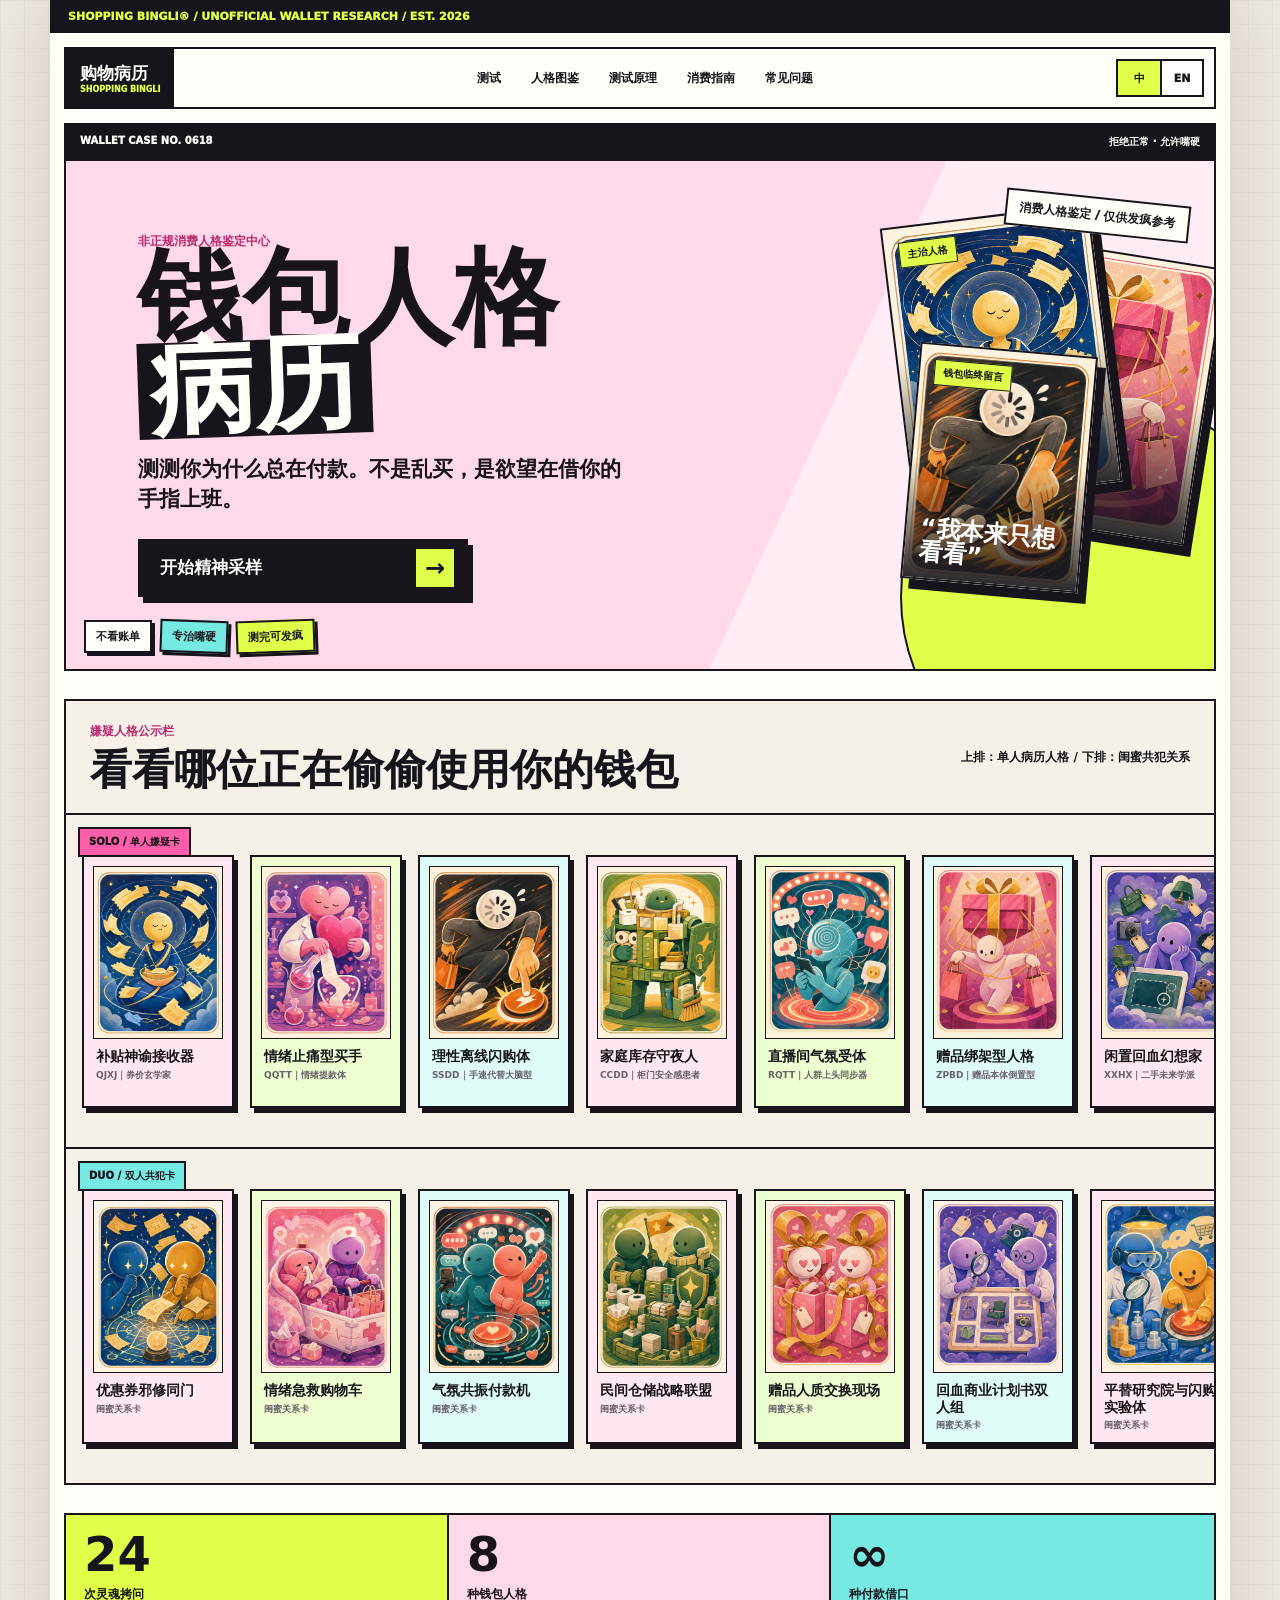
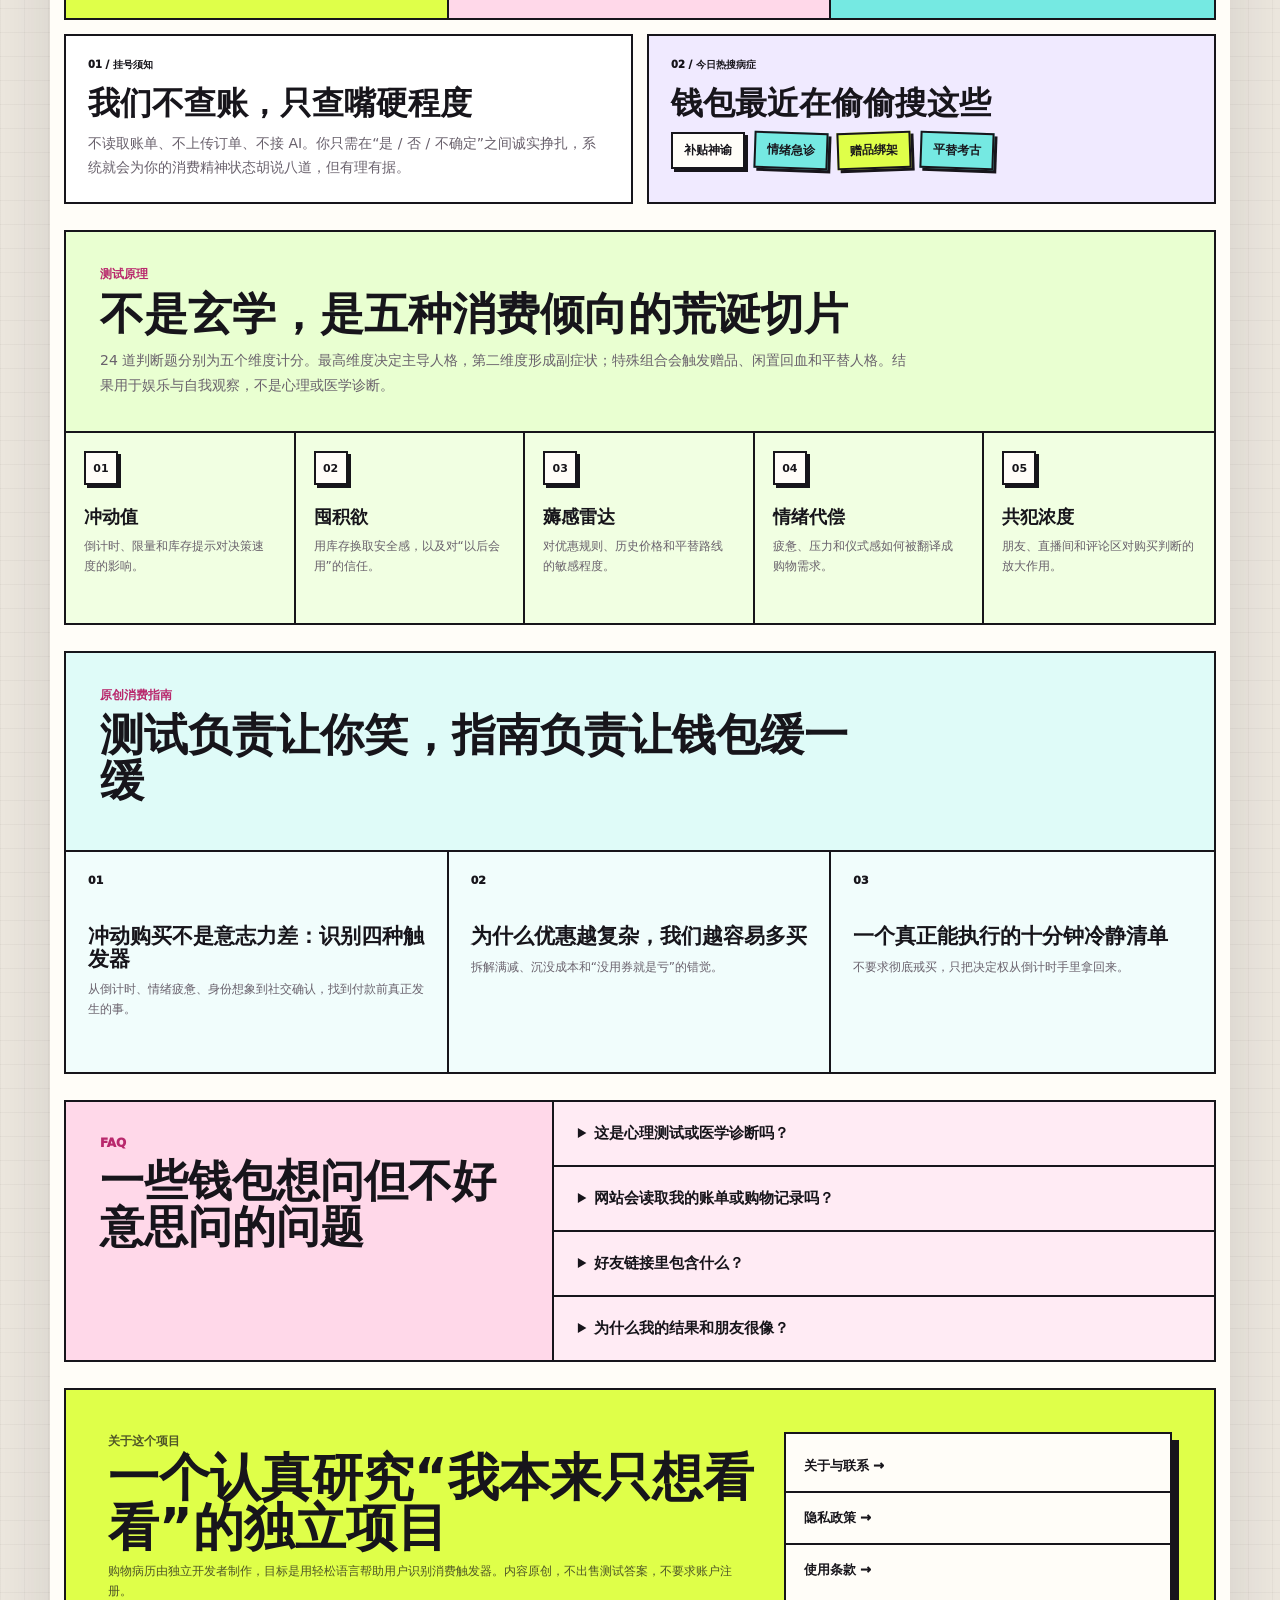
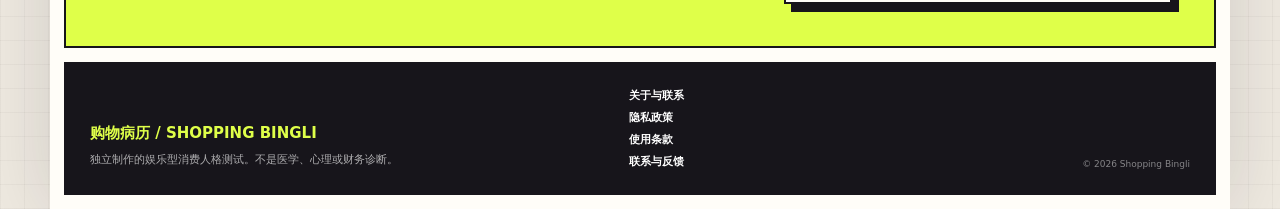
==== index.html @ cc35e98c "Complete English labels and fix marquee clipping" ====
<!doctype html>
<html lang="zh-CN">
  <head>
    <meta charset="utf-8" />
    <meta name="viewport" content="width=device-width, initial-scale=1" />
    <meta
      name="description"
      content="购物病历，618 前先挂个号，测测你的钱包得了什么病。"
    />
    <meta property="og:title" content="购物病历｜测测你的钱包人格病历" />
    <meta property="og:description" content="不是乱买，是你的消费人格在发言。" />
    <meta property="og:type" content="website" />
    <meta property="og:url" content="https://bingli.200305.xyz/" />
    <meta property="og:image" content="https://bingli.200305.xyz/assets/share-cover.png" />
    <meta name="twitter:card" content="summary_large_image" />
    <meta name="twitter:title" content="购物病历｜测测你的钱包人格病历" />
    <meta name="twitter:description" content="不是乱买，是你的消费人格在发言。" />
    <meta name="twitter:image" content="https://bingli.200305.xyz/assets/share-cover.png" />
    <link rel="canonical" href="https://bingli.200305.xyz/" />
    <link rel="alternate" hreflang="zh-CN" href="https://bingli.200305.xyz/?lang=zh" />
    <link rel="alternate" hreflang="en" href="https://bingli.200305.xyz/?lang=en" />
    <link rel="alternate" hreflang="x-default" href="https://bingli.200305.xyz/" />
    <title>购物病历 | 618 前先挂个号</title>
    <link rel="stylesheet" href="./styles.css?v=english-polish-1" />
    <script
      defer
      src="https://cloud.umami.is/script.js"
      data-website-id="84d63d0f-6bb4-4ded-9f46-716afaa858d9"
    ></script>
  </head>
  <body>
    <main class="app-shell">
      <header class="site-header">
        <a class="site-brand" href="./" aria-label="购物病历首页">
          <span data-zh="购物病历" data-en="SHOPPING BINGLI">购物病历</span>
          <small>SHOPPING BINGLI</small>
        </a>
        <nav class="site-nav" aria-label="主导航">
          <a href="#test" data-zh="测试" data-en="Test">测试</a>
          <a href="#types" data-zh="人格图鉴" data-en="Types">人格图鉴</a>
          <a href="#method" data-zh="测试原理" data-en="Method">测试原理</a>
          <a href="#guides" data-zh="消费指南" data-en="Guides">消费指南</a>
          <a href="#faq" data-zh="常见问题" data-en="FAQ">常见问题</a>
        </nav>
        <div class="language-switch" role="group" aria-label="Language">
          <button type="button" data-lang-switch="zh" aria-pressed="true">中</button>
          <button type="button" data-lang-switch="en" aria-pressed="false">EN</button>
        </div>
      </header>

      <section id="homeView" class="view active" aria-labelledby="homeTitle">
        <div id="test" class="hero">
          <div class="hero-topline" aria-hidden="true">
            <span>WALLET CASE NO. 0618</span>
            <span data-zh="拒绝正常 · 允许嘴硬" data-en="NORMALITY OPTIONAL · DENIAL ALLOWED">拒绝正常 · 允许嘴硬</span>
          </div>

          <div class="hero-layout">
            <div class="hero-copy-block">
              <p class="eyebrow" data-zh="非正规消费人格鉴定中心" data-en="UNOFFICIAL SHOPPING PERSONALITY LAB">非正规消费人格鉴定中心</p>
              <h1 id="homeTitle">
                <span data-zh="钱包人格" data-en="WALLET">钱包人格</span><br />
                <em data-zh="病历" data-en="PERSONALITY">病历</em>
              </h1>
              <p class="hero-copy" data-zh="测测你为什么总在付款。不是乱买，是欲望在借你的手指上班。" data-en="Find out why you keep checking out. It is not random shopping; desire has borrowed your fingers for a shift.">
                测测你为什么总在付款。不是乱买，是欲望在借你的手指上班。
              </p>
              <button id="startBtn" class="primary-button hero-cta">
                <span data-zh="开始精神采样" data-en="START THE TEST">开始精神采样</span>
                <b aria-hidden="true">→</b>
              </button>
            </div>

            <div class="hero-deck" aria-hidden="true">
              <div class="deck-card deck-card-a">
                <span data-zh="主治人格" data-en="PRIMARY TYPE">主治人格</span>
                <strong data-zh="补贴神谕接收器" data-en="SUBSIDY ORACLE">补贴神谕接收器</strong>
              </div>
              <div class="deck-card deck-card-b">
                <span data-zh="高危并发症" data-en="HIGH-RISK SIDE EFFECT">高危并发症</span>
                <strong data-zh="赠品绑架" data-en="FREE-GIFT HOSTAGE">赠品绑架</strong>
              </div>
              <div class="deck-card deck-card-c">
                <span data-zh="钱包临终留言" data-en="LAST WALLET MESSAGE">钱包临终留言</span>
                <strong data-zh="“我本来只想看看”" data-en="“I WAS JUST LOOKING”">“我本来只想看看”</strong>
              </div>
            </div>
          </div>

          <div class="hero-stickers" aria-hidden="true">
            <span data-zh="不看账单" data-en="NO BANK DATA">不看账单</span>
            <span data-zh="专治嘴硬" data-en="DENIAL FRIENDLY">专治嘴硬</span>
            <span data-zh="测完可发疯" data-en="MEME-READY RESULT">测完可发疯</span>
          </div>
        </div>

        <section id="types" class="role-showcase" aria-labelledby="roleShowcaseTitle">
          <div class="role-showcase-head">
            <div>
              <p class="eyebrow" data-zh="嫌疑人格公示栏" data-en="PERSONALITY SUSPECT BOARD">嫌疑人格公示栏</p>
              <h2 id="roleShowcaseTitle" data-zh="看看哪位正在偷偷使用你的钱包" data-en="Meet the personality secretly operating your wallet">看看哪位正在偷偷使用你的钱包</h2>
            </div>
            <span data-zh="上排：单人病历人格 / 下排：闺蜜共犯关系" data-en="Top: solo personality files / Bottom: friend accomplice files">上排：单人病历人格 / 下排：闺蜜共犯关系</span>
          </div>
          <div id="roleMarquee" class="role-marquee" aria-hidden="true"></div>
        </section>

        <div class="quick-stats" aria-label="产品特点">
          <div>
            <strong>24</strong>
            <span data-zh="次灵魂拷问" data-en="honest questions">次灵魂拷问</span>
          </div>
          <div>
            <strong>8</strong>
            <span data-zh="种钱包人格" data-en="wallet personalities">种钱包人格</span>
          </div>
          <div>
            <strong>∞</strong>
            <span data-zh="种付款借口" data-en="checkout excuses">种付款借口</span>
          </div>
        </div>

        <section class="panel">
          <p class="panel-index" data-zh="01 / 挂号须知" data-en="01 / BEFORE YOU START">01 / 挂号须知</p>
          <h2 data-zh="我们不查账，只查嘴硬程度" data-en="We do not inspect your bank account. We inspect your excuses.">我们不查账，只查嘴硬程度</h2>
          <p data-zh="不读取账单、不上传订单、不接 AI。你只需在“是 / 否 / 不确定”之间诚实挣扎，系统就会为你的消费精神状态胡说八道，但有理有据。" data-en="No bank statements, order uploads or AI profiling. Choose Yes, No or Not sure. The scoring system turns your answers into a playful, evidence-based wallet personality.">
            不读取账单、不上传订单、不接 AI。你只需在“是 / 否 / 不确定”之间诚实挣扎，
            系统就会为你的消费精神状态胡说八道，但有理有据。
          </p>
        </section>

        <section class="panel compact">
          <p class="panel-index" data-zh="02 / 今日热搜病症" data-en="02 / TRENDING WALLET SYMPTOMS">02 / 今日热搜病症</p>
          <h2 data-zh="钱包最近在偷偷搜这些" data-en="Your wallet has been privately searching these terms">钱包最近在偷偷搜这些</h2>
          <div class="tag-cloud">
            <span data-zh="补贴神谕" data-en="Subsidy oracle">补贴神谕</span>
            <span data-zh="情绪急诊" data-en="Mood emergency">情绪急诊</span>
            <span data-zh="赠品绑架" data-en="Gift hostage">赠品绑架</span>
            <span data-zh="平替考古" data-en="Dupe archaeology">平替考古</span>
          </div>
        </section>

        <section id="method" class="content-section method-section">
          <div class="section-heading">
            <p class="eyebrow" data-zh="测试原理" data-en="HOW IT WORKS">测试原理</p>
            <h2 data-zh="不是玄学，是五种消费倾向的荒诞切片" data-en="Not mysticism: five shopping tendencies in an absurd lab coat">不是玄学，是五种消费倾向的荒诞切片</h2>
            <p data-zh="24 道判断题分别为五个维度计分。最高维度决定主导人格，第二维度形成副症状；特殊组合会触发赠品、闲置回血和平替人格。结果用于娱乐与自我观察，不是心理或医学诊断。" data-en="Twenty-four questions score five dimensions. Your highest dimension determines the core type; the second creates a secondary pattern. Special combinations unlock gift, resale and dupe types. Results are for entertainment and self-reflection, not medical or psychological diagnosis.">
              24 道判断题分别为五个维度计分。最高维度决定主导人格，第二维度形成副症状；特殊组合会触发赠品、闲置回血和平替人格。结果用于娱乐与自我观察，不是心理或医学诊断。
            </p>
          </div>
          <div class="dimension-explainer">
            <article><b>01</b><h3 data-zh="冲动值" data-en="Impulse">冲动值</h3><p data-zh="倒计时、限量和库存提示对决策速度的影响。" data-en="How countdowns, scarcity and urgency accelerate decisions.">倒计时、限量和库存提示对决策速度的影响。</p></article>
            <article><b>02</b><h3 data-zh="囤积欲" data-en="Stockpiling">囤积欲</h3><p data-zh="用库存换取安全感，以及对“以后会用”的信任。" data-en="Using inventory as security and trusting that future use will arrive.">用库存换取安全感，以及对“以后会用”的信任。</p></article>
            <article><b>03</b><h3 data-zh="薅感雷达" data-en="Deal radar">薅感雷达</h3><p data-zh="对优惠规则、历史价格和平替路线的敏感程度。" data-en="Sensitivity to coupons, price history and alternative products.">对优惠规则、历史价格和平替路线的敏感程度。</p></article>
            <article><b>04</b><h3 data-zh="情绪代偿" data-en="Mood spending">情绪代偿</h3><p data-zh="疲惫、压力和仪式感如何被翻译成购物需求。" data-en="How fatigue, stress and ritual become shopping needs.">疲惫、压力和仪式感如何被翻译成购物需求。</p></article>
            <article><b>05</b><h3 data-zh="共犯浓度" data-en="Social influence">共犯浓度</h3><p data-zh="朋友、直播间和评论区对购买判断的放大作用。" data-en="How friends, livestreams and comments amplify purchase intent.">朋友、直播间和评论区对购买判断的放大作用。</p></article>
          </div>
        </section>

        <section id="guides" class="content-section guide-section">
          <div class="section-heading">
            <p class="eyebrow" data-zh="原创消费指南" data-en="ORIGINAL SHOPPING GUIDES">原创消费指南</p>
            <h2 data-zh="测试负责让你笑，指南负责让钱包缓一缓" data-en="The test makes you laugh. The guides give your wallet a break.">测试负责让你笑，指南负责让钱包缓一缓</h2>
          </div>
          <div class="guide-grid">
            <a href="./guide-impulse.html"><span>01</span><h3 data-zh="冲动购买不是意志力差：识别四种触发器" data-en="Impulse buying is not weak willpower: four triggers to notice">冲动购买不是意志力差：识别四种触发器</h3><p data-zh="从倒计时、情绪疲惫、身份想象到社交确认，找到付款前真正发生的事。" data-en="Countdowns, fatigue, identity projection and social approval: what really happens before checkout.">从倒计时、情绪疲惫、身份想象到社交确认，找到付款前真正发生的事。</p></a>
            <a href="./guide-discounts.html"><span>02</span><h3 data-zh="为什么优惠越复杂，我们越容易多买" data-en="Why complex discounts often make us buy more">为什么优惠越复杂，我们越容易多买</h3><p data-zh="拆解满减、沉没成本和“没用券就是亏”的错觉。" data-en="How thresholds, sunk costs and unused-coupon anxiety distort value.">拆解满减、沉没成本和“没用券就是亏”的错觉。</p></a>
            <a href="./guide-cooling-off.html"><span>03</span><h3 data-zh="一个真正能执行的十分钟冷静清单" data-en="A ten-minute cooling-off checklist you can actually use">一个真正能执行的十分钟冷静清单</h3><p data-zh="不要求彻底戒买，只把决定权从倒计时手里拿回来。" data-en="Not a shopping ban; a practical way to take decisions back from countdown timers.">不要求彻底戒买，只把决定权从倒计时手里拿回来。</p></a>
          </div>
        </section>

        <section id="faq" class="content-section faq-section">
          <div class="section-heading">
            <p class="eyebrow">FAQ</p>
            <h2 data-zh="一些钱包想问但不好意思问的问题" data-en="Questions your wallet wants to ask anonymously">一些钱包想问但不好意思问的问题</h2>
          </div>
          <div class="faq-list">
            <details><summary data-zh="这是心理测试或医学诊断吗？" data-en="Is this a psychological or medical diagnosis?">这是心理测试或医学诊断吗？</summary><p data-zh="不是。本产品是基于常见消费情境制作的娱乐型自我观察工具，不替代任何专业评估或财务建议。" data-en="No. This is an entertainment and self-reflection tool based on common shopping situations. It does not replace professional assessment or financial advice.">不是。本产品是基于常见消费情境制作的娱乐型自我观察工具，不替代任何专业评估或财务建议。</p></details>
            <details><summary data-zh="网站会读取我的账单或购物记录吗？" data-en="Does the site read my bank statements or purchase history?">网站会读取我的账单或购物记录吗？</summary><p data-zh="不会。测试只在浏览器中计算选择结果，不需要登录，也不会上传订单、账单或支付信息。" data-en="No. Answers are scored in your browser. No login, order upload, bank data or payment information is required.">不会。测试只在浏览器中计算选择结果，不需要登录，也不会上传订单、账单或支付信息。</p></details>
            <details><summary data-zh="好友链接里包含什么？" data-en="What is included in a friend link?">好友链接里包含什么？</summary><p data-zh="链接包含生成搭档结果所需的测试类型和维度数据。请只分享给你信任的人，不要把链接当作私密存储空间。" data-en="The link contains the personality type and dimension scores needed to create a duo result. Share it only with people you trust.">链接包含生成搭档结果所需的测试类型和维度数据。请只分享给你信任的人，不要把链接当作私密存储空间。</p></details>
            <details><summary data-zh="为什么我的结果和朋友很像？" data-en="Why is my result similar to my friend’s?">为什么我的结果和朋友很像？</summary><p data-zh="主结果由最高计分维度决定。相似的购物场景和答案可能得到同类人格，但第二维度和五维分数仍会形成差异。" data-en="The highest-scoring dimension determines the main type. Similar shopping situations can produce the same type, while secondary dimensions still differ.">主结果由最高计分维度决定。相似的购物场景和答案可能得到同类人格，但第二维度和五维分数仍会形成差异。</p></details>
          </div>
        </section>

        <section class="content-section trust-section">
          <div>
            <p class="eyebrow" data-zh="关于这个项目" data-en="ABOUT THIS PROJECT">关于这个项目</p>
            <h2 data-zh="一个认真研究“我本来只想看看”的独立项目" data-en="An independent project seriously studying “I was just looking”">一个认真研究“我本来只想看看”的独立项目</h2>
            <p data-zh="购物病历由独立开发者制作，目标是用轻松语言帮助用户识别消费触发器。内容原创，不出售测试答案，不要求账户注册。" data-en="Shopping Bingli is an independent project using playful language to help people notice shopping triggers. Content is original, results are not sold, and no account is required.">购物病历由独立开发者制作，目标是用轻松语言帮助用户识别消费触发器。内容原创，不出售测试答案，不要求账户注册。</p>
          </div>
          <div class="trust-links">
            <a href="./about.html" data-zh="关于与联系 →" data-en="About & contact →">关于与联系 →</a>
            <a href="./privacy.html" data-zh="隐私政策 →" data-en="Privacy policy →">隐私政策 →</a>
            <a href="./terms.html" data-zh="使用条款 →" data-en="Terms of use →">使用条款 →</a>
          </div>
        </section>
      </section>

      <section id="quizView" class="view" aria-labelledby="quizTitle">
        <header class="topline">
          <button id="backHomeBtn" class="icon-button" aria-label="返回首页" data-aria-zh="返回首页" data-aria-en="Back home">‹</button>
          <div>
            <p class="eyebrow" data-ui="quizEyebrow">症状采样中</p>
            <h1 id="quizTitle" data-ui="quizTitle">抽象诊室卡</h1>
          </div>
          <span id="questionCount" class="count-pill">1/24</span>
        </header>

        <div class="progress-track" aria-hidden="true">
          <div id="progressBar" class="progress-fill"></div>
        </div>

        <section class="question-card">
          <p id="questionKicker" class="question-kicker"></p>
          <h2 id="questionText"></h2>
          <div id="optionList" class="option-list"></div>
        </section>
      </section>

      <section id="resultView" class="view" aria-labelledby="resultTitle">
        <header class="topline">
          <button id="restartTopBtn" class="icon-button" aria-label="重新测试" data-aria-zh="重新测试" data-aria-en="Retake test">‹</button>
          <div>
            <p class="eyebrow" data-ui="resultEyebrow">诊断完成</p>
            <h1 id="resultTitle" data-ui="resultTitle">你的钱包人格档案</h1>
          </div>
          <span id="dangerPill" class="count-pill"></span>
        </header>

        <article id="diagnosisCard" class="diagnosis-card">
          <div class="stamp" data-ui="clinic">618 门诊</div>
          <p class="eyebrow" data-ui="reportEyebrow">抽象病历梗图报告</p>
          <h2 id="diagnosisName"></h2>
          <p id="diagnosisSubtype" class="diagnosis-code"></p>
          <p id="diagnosisSubtitle" class="diagnosis-subtitle"></p>
          <div id="resultTags" class="result-tags" aria-label="结果摘要标签"></div>

          <figure class="role-card">
            <div id="roleCardArt" class="role-card-art" role="img" aria-label=""></div>
          </figure>

          <div class="danger-row">
            <span data-ui="danger">钱包危险等级</span>
            <strong id="dangerStars"></strong>
          </div>

          <dl class="report-list">
            <div class="wide">
              <dt data-ui="persona">人格切片</dt>
              <dd id="personaText"></dd>
            </div>
            <div class="wide">
              <dt data-ui="verdict">精神状态</dt>
              <dd id="verdictText"></dd>
            </div>
            <div>
              <dt data-ui="symptom">钱包雷区</dt>
              <dd id="symptomText"></dd>
            </div>
            <div>
              <dt data-ui="scene">高发场景</dt>
              <dd id="sceneText"></dd>
            </div>
            <div>
              <dt data-ui="prescription">今日处方</dt>
              <dd id="prescriptionText"></dd>
            </div>
            <div>
              <dt data-ui="advice">复查提醒</dt>
              <dd id="adviceText"></dd>
            </div>
          </dl>

          <div class="dimension-grid" id="dimensionGrid"></div>
        </article>

        <section id="friendPanel" class="friend-panel hidden">
          <p class="eyebrow" data-ui="friendEyebrow">闺蜜钱包搭档测试</p>
          <h2 id="friendTitle"></h2>
          <div id="pairCardArt" class="pair-card-art" role="img" aria-label=""></div>
          <dl class="pair-report">
            <div>
              <dt data-ui="friendRisk">一起逛街危险指数</dt>
              <dd id="friendText"></dd>
            </div>
            <div>
              <dt data-ui="friendWhy">为什么会这样</dt>
              <dd id="friendBasis"></dd>
            </div>
            <div>
              <dt data-ui="friendAdvice">相处建议</dt>
              <dd id="friendAdvice"></dd>
            </div>
          </dl>
        </section>

        <canvas id="shareCanvas" width="1080" height="1440" aria-label="购物病历分享图"></canvas>

        <label class="invite-field">
          <span data-ui="inviteLabel">朋友挂号链接</span>
          <input id="inviteLinkField" readonly />
        </label>

        <div class="action-grid">
          <button id="saveImageBtn" class="primary-button" data-ui="shareImage">生成分享图</button>
          <button id="inviteBtn" class="secondary-button" data-ui="inviteFriend">让朋友也挂号</button>
          <button id="copyInviteBtn" class="secondary-button" data-ui="copyLink">复制邀请链接</button>
          <button id="restartBtn" class="ghost-button" data-ui="restart">重新测试</button>
        </div>
      </section>

      <footer class="site-footer">
        <div>
          <strong data-zh="购物病历 / SHOPPING BINGLI" data-en="SHOPPING BINGLI / WALLET PERSONALITY LAB">购物病历 / SHOPPING BINGLI</strong>
          <p data-zh="独立制作的娱乐型消费人格测试。不是医学、心理或财务诊断。" data-en="An independent entertainment-based shopping personality test. Not medical, psychological or financial diagnosis.">独立制作的娱乐型消费人格测试。不是医学、心理或财务诊断。</p>
        </div>
        <nav aria-label="页脚导航">
          <a href="./about.html" data-zh="关于与联系" data-en="About & contact">关于与联系</a>
          <a href="./privacy.html" data-zh="隐私政策" data-en="Privacy">隐私政策</a>
          <a href="./terms.html" data-zh="使用条款" data-en="Terms">使用条款</a>
          <a href="https://github.com/T0305/shopping-bingli/issues" target="_blank" rel="noreferrer" data-zh="联系与反馈" data-en="Contact & feedback">联系与反馈</a>
        </nav>
        <small>© 2026 Shopping Bingli</small>
      </footer>
    </main>

    <div id="toast" class="toast" role="status" aria-live="polite"></div>
    <script src="./translations.js?v=english-polish-1"></script>
    <script src="./app.js?v=english-polish-1"></script>
  </body>
</html>
---- styles.css ----
:root {
  color-scheme: light;
  --ink: #17151b;
  --muted: #69616c;
  --paper: #fffdf8;
  --paper-2: #f5f0e8;
  --pink: #ff5eaa;
  --pink-soft: #ffd8e9;
  --acid: #dfff49;
  --cyan: #75e9e2;
  --violet: #8f79ff;
  --orange: #ff875b;
  --line: rgba(23, 21, 27, 0.18);
  --shadow: 0 18px 44px rgba(30, 22, 35, 0.12);
}

* {
  box-sizing: border-box;
}

html {
  min-height: 100%;
  overflow-x: hidden;
  background: #ddd7cd;
}

body {
  margin: 0;
  min-height: 100vh;
  overflow-x: hidden;
  color: var(--ink);
  font-family:
    "Microsoft YaHei",
    "PingFang SC",
    system-ui,
    Arial,
    sans-serif;
  background:
    linear-gradient(rgba(23, 21, 27, 0.035) 1px, transparent 1px),
    linear-gradient(90deg, rgba(23, 21, 27, 0.035) 1px, transparent 1px),
    #eee9e0;
  background-size: 24px 24px;
  touch-action: pan-y;
}

button,
input {
  font: inherit;
}

button {
  cursor: pointer;
}

button:focus-visible,
input:focus-visible {
  outline: 3px solid var(--violet);
  outline-offset: 3px;
}

.app-shell {
  position: relative;
  width: min(100%, 1180px);
  min-height: 100vh;
  margin: 0 auto;
  padding: 14px;
  background: var(--paper);
  box-shadow: 0 0 70px rgba(30, 22, 35, 0.14);
}

.app-shell::before {
  content: "SHOPPING BINGLI®  /  UNOFFICIAL WALLET RESEARCH  /  EST. 2026";
  display: block;
  margin: -14px -14px 14px;
  padding: 10px 18px;
  overflow: hidden;
  color: var(--acid);
  font-size: 11px;
  font-weight: 950;
  white-space: nowrap;
  background: var(--ink);
  letter-spacing: 0;
}

.view {
  display: none;
}

.view.active {
  display: block;
}

.eyebrow {
  margin: 0 0 8px;
  color: #b9296d;
  font-size: 12px;
  font-weight: 950;
  letter-spacing: 0;
  text-transform: uppercase;
}

h1,
h2,
p {
  margin-top: 0;
}

h1,
h2 {
  letter-spacing: 0;
}

h2 {
  margin-bottom: 10px;
  font-size: clamp(22px, 2.6vw, 32px);
  line-height: 1.12;
}

.hero {
  position: relative;
  min-height: 520px;
  overflow: hidden;
  border: 2px solid var(--ink);
  background:
    linear-gradient(115deg, transparent 0 64%, rgba(255, 255, 255, 0.52) 64%),
    var(--pink-soft);
}

.hero::before {
  content: "";
  position: absolute;
  right: -90px;
  bottom: -130px;
  width: 400px;
  height: 400px;
  border: 2px solid var(--ink);
  border-radius: 50%;
  background: var(--acid);
}

.hero::after {
  content: "消费人格鉴定 / 仅供发疯参考";
  position: absolute;
  right: 24px;
  top: 72px;
  z-index: 5;
  padding: 8px 12px;
  border: 2px solid var(--ink);
  font-size: 12px;
  font-weight: 950;
  background: var(--paper);
  transform: rotate(6deg);
}

html[lang="en"] .hero::after {
  content: "WALLET PERSONALITY FILE / FOR FUN ONLY";
}

.hero-topline {
  position: relative;
  z-index: 3;
  display: flex;
  justify-content: space-between;
  gap: 16px;
  padding: 10px 14px;
  border-bottom: 2px solid var(--ink);
  color: var(--paper);
  font-size: 10px;
  font-weight: 950;
  background: var(--ink);
}

.hero-layout {
  position: relative;
  z-index: 2;
  display: grid;
  grid-template-columns: minmax(0, 1.1fr) minmax(330px, 0.9fr);
  min-height: 420px;
}

.hero-copy-block {
  display: flex;
  min-width: 0;
  padding: clamp(34px, 6vw, 72px);
  flex-direction: column;
  align-items: flex-start;
  justify-content: center;
}

.hero h1 {
  margin: 0 0 18px;
  font-size: clamp(66px, 8.2vw, 108px);
  font-weight: 1000;
  line-height: 0.78;
  text-transform: uppercase;
}

.hero h1 em {
  display: inline-block;
  padding: 5px 12px 9px;
  color: var(--paper);
  font-style: normal;
  background: var(--ink);
  transform: rotate(-2deg);
}

.hero-copy {
  max-width: 530px;
  margin-bottom: 24px;
  font-size: clamp(16px, 2vw, 21px);
  font-weight: 850;
  line-height: 1.45;
}

.hero-cta {
  width: min(100%, 330px);
}

.hero-deck {
  position: relative;
  min-height: 450px;
}

.deck-card {
  position: absolute;
  width: 210px;
  aspect-ratio: 3 / 4;
  overflow: hidden;
  border: 2px solid var(--ink);
  background-color: var(--paper);
  background-image: url("./assets/image2/shopping-diagnosis-role-cards.png");
  background-repeat: no-repeat;
  background-size: 400% 200%;
  box-shadow: 9px 10px 0 var(--ink);
}

.deck-card::after {
  content: "";
  position: absolute;
  inset: 0;
  background: linear-gradient(transparent 48%, rgba(23, 21, 27, 0.9));
}

.deck-card span,
.deck-card strong {
  position: absolute;
  z-index: 2;
  left: 14px;
  right: 14px;
}

.deck-card span {
  top: 14px;
  width: fit-content;
  padding: 5px 8px;
  border: 1px solid var(--ink);
  font-size: 10px;
  font-weight: 950;
  background: var(--acid);
}

.deck-card strong {
  bottom: 14px;
  color: white;
  font-size: 24px;
  line-height: 0.98;
}

.deck-card-a {
  right: 108px;
  top: 54px;
  z-index: 3;
  background-position: 0% 0%;
  transform: rotate(-7deg);
}

.deck-card-b {
  right: 8px;
  top: 90px;
  z-index: 2;
  background-position: 33.333% 100%;
  transform: rotate(9deg);
}

.deck-card-c {
  right: 126px;
  top: 188px;
  z-index: 4;
  width: 178px;
  background-position: 66.666% 0%;
  transform: rotate(5deg);
}

.hero-stickers {
  position: absolute;
  z-index: 8;
  left: 18px;
  bottom: 16px;
  display: flex;
  gap: 8px;
  flex-wrap: wrap;
}

.hero-stickers span {
  padding: 7px 10px;
  border: 2px solid var(--ink);
  font-size: 11px;
  font-weight: 950;
  background: var(--paper);
  box-shadow: 3px 3px 0 var(--ink);
}

.hero-stickers span:nth-child(2) {
  background: var(--cyan);
  transform: rotate(2deg);
}

.hero-stickers span:nth-child(3) {
  background: var(--acid);
  transform: rotate(-2deg);
}

.primary-button,
.secondary-button,
.ghost-button,
.icon-button,
.option-button {
  border: 2px solid var(--ink);
  border-radius: 0;
  color: var(--ink);
  background: white;
  box-shadow: 5px 6px 0 var(--ink);
  transition:
    transform 150ms ease,
    box-shadow 150ms ease,
    background 150ms ease;
}

.primary-button:hover,
.secondary-button:hover,
.ghost-button:hover,
.option-button:hover {
  transform: translate(3px, 3px);
  box-shadow: 2px 3px 0 var(--ink);
}

.primary-button {
  display: flex;
  min-height: 58px;
  padding: 0 12px 0 20px;
  align-items: center;
  justify-content: space-between;
  gap: 16px;
  color: white;
  font-size: 17px;
  font-weight: 950;
  background: var(--ink);
}

.primary-button b {
  display: grid;
  width: 38px;
  height: 38px;
  place-items: center;
  color: var(--ink);
  font-size: 24px;
  background: var(--acid);
}

.role-showcase {
  position: relative;
  margin-top: 14px;
  overflow: hidden;
  border: 2px solid var(--ink);
  background: var(--paper-2);
}

.role-showcase-head {
  display: flex;
  align-items: center;
  justify-content: space-between;
  gap: 24px;
  padding: 22px 24px;
  border-bottom: 2px solid var(--ink);
}

.role-showcase-head h2 {
  max-width: 720px;
  margin-bottom: 0;
  font-size: clamp(28px, 3.6vw, 42px);
  line-height: 1.04;
}

.role-showcase-head > span {
  max-width: 240px;
  font-size: 12px;
  font-weight: 900;
  line-height: 1.55;
  text-align: right;
}

.role-marquee {
  display: grid;
}

.marquee-row {
  position: relative;
  min-height: 334px;
  overflow: hidden;
  border-bottom: 2px solid var(--ink);
}

.marquee-row:last-child {
  border-bottom: 0;
}

.marquee-row::before {
  content: "SOLO / 单人嫌疑卡";
  position: absolute;
  z-index: 5;
  left: 12px;
  top: 12px;
  padding: 6px 9px;
  border: 2px solid var(--ink);
  font-size: 10px;
  font-weight: 950;
  background: var(--pink);
}

.marquee-row.duo::before {
  content: "DUO / 双人共犯卡";
  background: var(--cyan);
}

html[lang="en"] .marquee-row.single::before {
  content: "SOLO / PERSONALITY FILES";
}

html[lang="en"] .marquee-row.duo::before {
  content: "DUO / ACCOMPLICE FILES";
}

.marquee-track {
  position: absolute;
  left: 0;
  top: 40px;
  display: flex;
  width: max-content;
  gap: 16px;
  padding-inline: 16px;
  animation: role-marquee 34s linear infinite;
  will-change: transform;
}

.marquee-row.reverse .marquee-track {
  animation-name: role-marquee-reverse;
  animation-duration: 38s;
}

.role-showcase:hover .marquee-track {
  animation-play-state: paused;
}

.marquee-card {
  display: block;
  width: 152px;
  overflow: hidden;
  padding: 9px;
  border: 2px solid var(--ink);
  background: var(--paper);
  box-shadow: 4px 5px 0 var(--ink);
}

.marquee-card:nth-child(3n + 1) {
  background: #ffe7f2;
}

.marquee-card:nth-child(3n + 2) {
  background: #edffd0;
}

.marquee-card:nth-child(3n + 3) {
  background: #dffbf8;
}

.marquee-art {
  width: 100%;
  aspect-ratio: 3 / 4;
  border: 1px solid var(--ink);
  background-repeat: no-repeat;
  background-size: 400% 200%;
  background-position: var(--sprite-pos, 0% 0%);
}

.single-art {
  background-image: url("./assets/image2/shopping-diagnosis-role-cards.png");
}

.duo-art {
  background-image: url("./assets/image2/shopping-diagnosis-duo-cards.png");
}

.marquee-card strong,
.marquee-card span {
  display: block;
}

.marquee-copy {
  min-height: 58px;
  padding: 9px 3px 2px;
}

.marquee-card strong {
  font-size: 14px;
  line-height: 1.16;
}

.marquee-card span {
  margin-top: 5px;
  color: var(--muted);
  font-size: 9px;
  font-weight: 850;
  line-height: 1.3;
}

.quick-stats {
  display: grid;
  grid-template-columns: repeat(3, 1fr);
  margin-top: 14px;
  border: 2px solid var(--ink);
}

.quick-stats div {
  min-height: 96px;
  padding: 15px 18px;
  border-right: 2px solid var(--ink);
  background: var(--acid);
}

.quick-stats div:nth-child(2) {
  background: var(--pink-soft);
}

.quick-stats div:nth-child(3) {
  border-right: 0;
  background: var(--cyan);
}

.quick-stats strong,
.quick-stats span {
  display: block;
}

.quick-stats strong {
  font-size: clamp(32px, 4vw, 48px);
  line-height: 1;
}

.quick-stats span {
  margin-top: 8px;
  font-size: 12px;
  font-weight: 900;
}

.panel {
  position: relative;
  margin-top: 14px;
  padding: 22px;
  border: 2px solid var(--ink);
  background: white;
}

.panel.compact {
  background: #f0eaff;
}

.panel-index {
  margin-bottom: 14px;
  font-size: 10px;
  font-weight: 950;
}

.panel p:not(.panel-index) {
  max-width: 760px;
  margin-bottom: 0;
  color: var(--muted);
  font-size: 14px;
  line-height: 1.7;
}

.tag-cloud {
  display: flex;
  flex-wrap: wrap;
  gap: 9px;
}

.tag-cloud span {
  padding: 8px 11px;
  border: 2px solid var(--ink);
  font-size: 12px;
  font-weight: 950;
  background: var(--paper);
  box-shadow: 3px 3px 0 var(--ink);
}

.tag-cloud span:nth-child(2n) {
  background: var(--cyan);
  transform: rotate(2deg);
}

.tag-cloud span:nth-child(3n) {
  background: var(--acid);
  transform: rotate(-2deg);
}

.topline {
  position: sticky;
  z-index: 10;
  top: 0;
  display: grid;
  grid-template-columns: 46px 1fr auto;
  align-items: center;
  gap: 12px;
  padding: 10px;
  border: 2px solid var(--ink);
  background: rgba(255, 253, 248, 0.94);
  backdrop-filter: blur(12px);
}

.topline .eyebrow {
  margin-bottom: 2px;
}

.topline h1 {
  margin: 0;
  font-size: 26px;
  line-height: 1;
}

.icon-button {
  width: 44px;
  height: 44px;
  padding: 0;
  color: white;
  font-size: 34px;
  line-height: 0;
  background: var(--ink);
  box-shadow: none;
}

.count-pill {
  min-width: 62px;
  padding: 9px;
  border: 2px solid var(--ink);
  font-size: 12px;
  font-weight: 950;
  text-align: center;
  background: var(--acid);
}

.progress-track {
  height: 16px;
  margin: 10px 0;
  overflow: hidden;
  border: 2px solid var(--ink);
  background: white;
}

.progress-fill {
  width: 0;
  height: 100%;
  background:
    repeating-linear-gradient(135deg, transparent 0 8px, rgba(23, 21, 27, 0.18) 8px 10px),
    var(--pink);
  transition: width 180ms ease;
}

.question-card {
  position: relative;
  min-height: 560px;
  padding: clamp(24px, 5vw, 54px);
  overflow: hidden;
  border: 2px solid var(--ink);
  background:
    linear-gradient(90deg, transparent 49%, rgba(23, 21, 27, 0.05) 50%, transparent 51%),
    var(--paper-2);
}

.question-card::after {
  content: "此处禁止假装理性";
  position: absolute;
  right: -24px;
  top: 44px;
  padding: 7px 32px;
  border-block: 2px solid var(--ink);
  font-size: 10px;
  font-weight: 950;
  background: var(--acid);
  transform: rotate(9deg);
}

html[lang="en"] .question-card::after {
  content: "NO PRETENDING TO BE RATIONAL";
}

.question-kicker {
  display: inline-block;
  margin-bottom: 22px;
  padding: 7px 10px;
  border: 2px solid var(--ink);
  font-size: 11px;
  font-weight: 950;
  background: var(--cyan);
  box-shadow: 3px 3px 0 var(--ink);
}

.question-card h2 {
  max-width: 760px;
  margin-bottom: 42px;
  font-size: clamp(28px, 4.5vw, 48px);
  line-height: 1.13;
}

.option-list {
  display: grid;
  grid-template-columns: repeat(3, 1fr);
  gap: 14px;
}

.option-button {
  position: relative;
  display: grid;
  min-height: 170px;
  padding: 18px;
  align-content: start;
  text-align: left;
  background: white;
}

.option-button:nth-child(1) {
  background: var(--pink-soft);
}

.option-button:nth-child(2) {
  background: var(--cyan);
}

.option-button:nth-child(3) {
  background: #e7e0ff;
}

.option-button b {
  display: grid;
  width: 42px;
  height: 42px;
  margin-bottom: 20px;
  place-items: center;
  color: white;
  font-size: 22px;
  font-style: normal;
  background: var(--ink);
}

.option-button strong,
.option-button span {
  display: block;
}

.option-button strong {
  font-size: 20px;
}

.option-button span {
  margin-top: 8px;
  color: var(--muted);
  font-size: 12px;
  line-height: 1.4;
}

#quizView.active,
#resultView.active {
  max-width: 980px;
  margin: 0 auto;
}

.diagnosis-card,
.friend-panel {
  position: relative;
  margin-top: 10px;
  overflow: hidden;
  border: 2px solid var(--ink);
  background: var(--paper-2);
}

.diagnosis-card {
  display: grid;
  grid-template-columns: minmax(280px, 0.85fr) minmax(320px, 1.15fr);
  gap: 0 26px;
  padding: 28px;
}

.diagnosis-card::before {
  content: "CONFIDENTIAL? NOT REALLY.";
  position: absolute;
  right: -38px;
  top: 72px;
  z-index: 1;
  padding: 8px 52px;
  border-block: 2px solid var(--ink);
  font-size: 10px;
  font-weight: 950;
  background: var(--acid);
  transform: rotate(11deg);
}

.diagnosis-card > .eyebrow,
.diagnosis-card > h2,
.diagnosis-card > .diagnosis-code,
.diagnosis-card > .diagnosis-subtitle,
.diagnosis-card > .result-tags,
.diagnosis-card > .role-card {
  grid-column: 1;
}

.diagnosis-card > .danger-row,
.diagnosis-card > .report-list,
.diagnosis-card > .dimension-grid {
  grid-column: 2;
}

.stamp {
  position: absolute;
  right: 24px;
  top: 18px;
  z-index: 2;
  padding: 7px 10px;
  border: 2px solid var(--ink);
  color: white;
  font-size: 11px;
  font-weight: 950;
  background: var(--pink);
  transform: rotate(5deg);
}

.diagnosis-card h2 {
  max-width: 440px;
  margin: 0 0 10px;
  font-size: clamp(38px, 5vw, 62px);
  line-height: 0.9;
}

.diagnosis-code {
  width: fit-content;
  margin-bottom: 12px;
  padding: 7px 10px;
  border: 2px solid var(--ink);
  font-size: 12px;
  font-weight: 950;
  background: var(--cyan);
}

.diagnosis-subtitle {
  max-width: 460px;
  color: var(--muted);
  font-size: 15px;
  font-weight: 800;
  line-height: 1.5;
}

.result-tags {
  display: flex;
  margin: 4px 0 14px;
  flex-wrap: wrap;
  gap: 7px;
}

.result-tags span {
  padding: 6px 8px;
  border: 1px solid var(--ink);
  font-size: 10px;
  font-weight: 900;
  background: white;
}

.result-tags span:nth-child(2) {
  background: var(--pink-soft);
}

.result-tags span:nth-child(3) {
  background: var(--acid);
}

.role-card {
  position: relative;
  width: min(100%, 390px);
  margin: 8px 0 0;
  border: 2px solid var(--ink);
  background: white;
  box-shadow: 8px 9px 0 var(--ink);
  transform: rotate(-1.5deg);
}

.role-card::before {
  content: "本人已读并继续付款";
  position: absolute;
  z-index: 2;
  right: -14px;
  bottom: 18px;
  padding: 7px 9px;
  border: 2px solid var(--ink);
  font-size: 10px;
  font-weight: 950;
  background: var(--acid);
  transform: rotate(-5deg);
}

html[lang="en"] .role-card::before {
  content: "READ AND PROCEEDED TO CHECKOUT";
}

.role-card-art,
.pair-card-art {
  width: 100%;
  aspect-ratio: 3 / 4;
  background-repeat: no-repeat;
  background-size: 400% 200%;
}

.role-card-art {
  background-image: url("./assets/image2/shopping-diagnosis-role-cards.png");
}

.danger-row {
  display: flex;
  min-height: 70px;
  margin-bottom: 14px;
  padding: 14px;
  align-items: center;
  justify-content: space-between;
  gap: 12px;
  border: 2px solid var(--ink);
  background: var(--pink-soft);
}

.danger-row span {
  font-size: 12px;
  font-weight: 950;
}

.danger-row strong {
  color: #cf236f;
  font-size: 20px;
}

.report-list,
.pair-report {
  display: grid;
  gap: 10px;
  margin: 0;
}

.report-list {
  grid-template-columns: 1fr 1fr;
}

.report-list .wide {
  grid-column: 1 / -1;
}

.report-list div,
.pair-report div {
  padding: 14px;
  border: 2px solid var(--ink);
  background: white;
}

.report-list div:nth-child(2n),
.pair-report div:nth-child(2n) {
  background: #e9ffd1;
}

.report-list div:nth-child(3n),
.pair-report div:nth-child(3n) {
  background: #e1fafa;
}

.report-list dt,
.pair-report dt {
  width: fit-content;
  margin-bottom: 8px;
  padding: 4px 7px;
  color: white;
  font-size: 10px;
  font-weight: 950;
  background: var(--ink);
}

.report-list dd,
.pair-report dd {
  margin: 0;
  font-size: 13px;
  line-height: 1.62;
}

.dimension-grid {
  display: grid;
  grid-template-columns: repeat(5, 1fr);
  gap: 7px;
  margin-top: 14px;
}

.dimension-item {
  position: relative;
  display: grid;
  min-height: 82px;
  overflow: hidden;
  place-items: center;
  padding: 7px 3px;
  border: 2px solid var(--ink);
  text-align: center;
  background: white;
}

.dimension-item::before {
  content: "";
  position: absolute;
  inset: auto 0 0;
  height: var(--score);
  background: var(--pink-soft);
}

.dimension-item:nth-child(2)::before {
  background: var(--acid);
}

.dimension-item:nth-child(3)::before {
  background: var(--cyan);
}

.dimension-item:nth-child(4)::before {
  background: #e1d9ff;
}

.dimension-item:nth-child(5)::before {
  background: #ffd7c7;
}

.dimension-item strong,
.dimension-item span {
  position: relative;
  z-index: 1;
  display: block;
}

.dimension-item strong {
  font-size: 18px;
}

.dimension-item span {
  font-size: 10px;
  font-weight: 900;
}

.dimension-item i {
  display: none;
}

.friend-panel {
  padding: 28px;
  background: #e1fafa;
}

.friend-panel.hidden {
  display: none;
}

.friend-panel::before {
  content: "共同付款危险实验";
  position: absolute;
  right: 18px;
  top: 18px;
  padding: 7px 10px;
  border: 2px solid var(--ink);
  font-size: 10px;
  font-weight: 950;
  background: var(--acid);
  transform: rotate(4deg);
}

html[lang="en"] .friend-panel::before {
  content: "JOINT CHECKOUT RISK LAB";
}

.friend-panel h2 {
  max-width: 640px;
  font-size: clamp(34px, 5vw, 60px);
  line-height: 0.94;
}

.pair-card-art {
  max-width: 520px;
  margin: 20px auto;
  border: 2px solid var(--ink);
  background-color: white;
  background-image: url("./assets/image2/shopping-diagnosis-duo-cards.png");
  box-shadow: 8px 9px 0 var(--ink);
  transform: rotate(1deg);
}

.pair-report {
  grid-template-columns: repeat(3, 1fr);
}

#shareCanvas {
  display: none;
  width: min(100%, 600px);
  aspect-ratio: 3 / 4;
  margin: 14px auto 0;
  border: 2px solid var(--ink);
  background: white;
  box-shadow: 8px 9px 0 var(--ink);
}

#shareCanvas.ready {
  display: block;
}

.invite-field {
  display: grid;
  gap: 7px;
  margin-top: 14px;
  font-size: 11px;
  font-weight: 950;
}

.invite-field input {
  width: 100%;
  min-height: 48px;
  padding: 0 12px;
  border: 2px solid var(--ink);
  color: var(--ink);
  background: white;
}

.action-grid {
  display: grid;
  grid-template-columns: repeat(2, 1fr);
  gap: 10px;
  margin-top: 12px;
}

.action-grid .primary-button {
  width: 100%;
}

.secondary-button,
.ghost-button {
  min-height: 52px;
  padding: 10px 14px;
  font-weight: 950;
}

.secondary-button {
  background: var(--cyan);
}

.ghost-button {
  background: var(--paper-2);
}

.toast {
  position: fixed;
  left: 50%;
  bottom: 18px;
  z-index: 30;
  width: min(360px, calc(100% - 32px));
  padding: 13px 16px;
  border: 2px solid var(--ink);
  color: white;
  font-size: 13px;
  font-weight: 950;
  text-align: center;
  background: var(--ink);
  box-shadow: 5px 6px 0 var(--pink);
  opacity: 0;
  transform: translate(-50%, 18px);
  transition: 160ms ease;
  pointer-events: none;
}

.toast.show {
  opacity: 1;
  transform: translate(-50%, 0);
}

@keyframes role-marquee {
  from {
    transform: translateX(0);
  }

  to {
    transform: translateX(calc(-50% - 7px));
  }
}

@keyframes role-marquee-reverse {
  from {
    transform: translateX(calc(-50% - 7px));
  }

  to {
    transform: translateX(0);
  }
}

@media (min-width: 780px) {
  #homeView.active {
    display: grid;
    grid-template-columns: 1fr 1fr;
    gap: 14px;
  }

  .hero,
  .role-showcase,
  .quick-stats {
    grid-column: 1 / -1;
  }

  .panel {
    margin-top: 0;
  }
}

@media (max-width: 779px) {
  .app-shell {
    padding: 10px;
  }

  .app-shell::before {
    margin: -10px -10px 10px;
  }

  .hero {
    min-height: 535px;
  }

  .hero::before {
    right: -160px;
    bottom: -150px;
    width: 340px;
    height: 340px;
  }

  .hero::after {
    right: 10px;
    top: 54px;
  }

  .hero-layout {
    grid-template-columns: 1fr;
    min-height: auto;
  }

  .hero-copy-block {
    padding: 38px 20px 10px;
  }

  .hero h1 {
    font-size: clamp(56px, 17vw, 76px);
  }

  .hero-copy {
    max-width: 360px;
    margin-bottom: 18px;
    font-size: 16px;
  }

  .hero-cta {
    width: 100%;
  }

  .hero-deck {
    min-height: 236px;
    margin-top: -6px;
  }

  .deck-card {
    width: 128px;
    box-shadow: 5px 6px 0 var(--ink);
  }

  .deck-card span {
    left: 7px;
    top: 7px;
    padding: 3px 5px;
    font-size: 8px;
  }

  .deck-card strong {
    left: 8px;
    right: 8px;
    bottom: 9px;
    font-size: 15px;
  }

  .deck-card-a {
    left: 34px;
    right: auto;
    top: 25px;
  }

  .deck-card-b {
    left: 50%;
    right: auto;
    top: 34px;
    transform: translateX(-45%) rotate(7deg);
  }

  .deck-card-c {
    right: 28px;
    top: 25px;
    width: 118px;
  }

  .hero-stickers {
    left: 10px;
    bottom: 10px;
  }

  .role-showcase-head {
    display: block;
    padding: 18px 16px;
  }

  .role-showcase-head h2 {
    font-size: 28px;
    line-height: 1.08;
  }

  .role-showcase-head > span {
    display: none;
  }

  .marquee-row {
    min-height: 312px;
  }

  .marquee-card {
    width: 126px;
    padding: 6px;
  }

  .marquee-art {
    width: 100%;
  }

  .marquee-copy {
    min-height: 56px;
    padding: 8px 2px 1px;
  }

  .marquee-card strong {
    font-size: 12px;
    line-height: 1.18;
  }

  .marquee-card span {
    font-size: 8px;
  }

  .quick-stats div {
    min-height: 78px;
    padding: 13px 10px;
  }

  .quick-stats strong {
    font-size: 30px;
  }

  .topline {
    grid-template-columns: 42px 1fr auto;
  }

  .topline h1 {
    font-size: 21px;
  }

  .question-card {
    min-height: calc(100vh - 130px);
    padding: 28px 18px;
  }

  .question-card::after {
    display: none;
  }

  .question-card h2 {
    margin-bottom: 26px;
    font-size: 28px;
  }

  .option-list {
    grid-template-columns: 1fr;
    gap: 11px;
  }

  .option-button {
    grid-template-columns: 42px 1fr;
    min-height: 92px;
    padding: 13px;
    align-content: center;
    column-gap: 12px;
  }

  .option-button b {
    grid-row: span 2;
    margin: 0;
  }

  .option-button strong {
    font-size: 17px;
  }

  .diagnosis-card {
    display: block;
    padding: 22px 16px;
  }

  .diagnosis-card::before {
    display: none;
  }

  .diagnosis-card h2 {
    max-width: 290px;
    font-size: 42px;
  }

  .stamp {
    right: 12px;
    top: 12px;
  }

  .role-card {
    width: min(88%, 330px);
    margin: 18px auto 24px;
  }

  .report-list {
    grid-template-columns: 1fr;
  }

  .report-list .wide {
    grid-column: auto;
  }

  .dimension-grid {
    gap: 5px;
  }

  .dimension-item {
    min-height: 74px;
  }

  .dimension-item span {
    font-size: 9px;
  }

  .friend-panel {
    padding: 22px 16px;
  }

  .friend-panel::before {
    position: static;
    display: inline-block;
    margin-bottom: 14px;
  }

  .friend-panel h2 {
    font-size: 39px;
  }

  .pair-report {
    grid-template-columns: 1fr;
  }

  .action-grid {
    grid-template-columns: 1fr;
  }
}

@media (max-width: 380px) {
  .hero {
    min-height: 520px;
  }

  .hero h1 {
    font-size: 54px;
  }

  .hero-topline span:last-child {
    display: none;
  }

  .deck-card-a {
    left: 16px;
  }

  .deck-card-c {
    right: 12px;
  }

  .hero-stickers span {
    padding: 5px 7px;
    font-size: 9px;
  }
}

@media (prefers-reduced-motion: reduce) {
  .marquee-track,
  .marquee-row.reverse .marquee-track {
    animation: none;
    transform: none;
  }

  .marquee-row {
    overflow-x: auto;
    scrollbar-width: none;
  }
}

/* Content architecture, navigation and bilingual controls */
.site-header {
  position: sticky;
  z-index: 50;
  top: 0;
  display: grid;
  grid-template-columns: auto 1fr auto;
  min-height: 62px;
  margin-bottom: 14px;
  align-items: center;
  gap: 18px;
  border: 2px solid var(--ink);
  background: rgba(255, 253, 248, 0.94);
  backdrop-filter: blur(14px);
}

.site-brand {
  display: grid;
  min-height: 58px;
  padding: 8px 14px;
  align-content: center;
  color: white;
  text-decoration: none;
  background: var(--ink);
}

.site-brand span {
  font-size: 17px;
  font-weight: 1000;
}

.site-brand small {
  color: var(--acid);
  font-size: 8px;
  font-weight: 950;
}

.site-nav {
  display: flex;
  min-width: 0;
  align-items: center;
  justify-content: center;
  gap: clamp(12px, 2.5vw, 30px);
}

.site-nav a {
  position: relative;
  color: var(--ink);
  font-size: 12px;
  font-weight: 950;
  text-decoration: none;
  white-space: nowrap;
}

.site-nav a::after {
  content: "";
  position: absolute;
  right: 0;
  bottom: -6px;
  left: 0;
  height: 3px;
  background: var(--pink);
  transform: scaleX(0);
  transition: transform 150ms ease;
}

.site-nav a:hover::after,
.site-nav a:focus-visible::after {
  transform: scaleX(1);
}

.language-switch {
  display: flex;
  margin-right: 10px;
  border: 2px solid var(--ink);
}

.language-switch button {
  min-width: 42px;
  height: 34px;
  border: 0;
  color: var(--ink);
  font-size: 11px;
  font-weight: 950;
  background: white;
}

.language-switch button + button {
  border-left: 2px solid var(--ink);
}

.language-switch button.active {
  color: var(--ink);
  background: var(--acid);
}

.content-section {
  grid-column: 1 / -1;
  margin-top: 12px;
  border: 2px solid var(--ink);
  background: var(--paper);
}

.section-heading {
  padding: clamp(22px, 3vw, 34px);
  border-bottom: 2px solid var(--ink);
}

.section-heading h2 {
  max-width: 780px;
  margin-bottom: 12px;
  font-size: clamp(28px, 3.6vw, 44px);
  line-height: 1.04;
}

.section-heading > p:last-child {
  max-width: 820px;
  margin-bottom: 0;
  color: var(--muted);
  font-size: 14px;
  line-height: 1.75;
}

.method-section {
  background: #e9ffd1;
}

.dimension-explainer {
  display: grid;
  grid-template-columns: repeat(5, 1fr);
}

.dimension-explainer article {
  min-width: 0;
  min-height: 190px;
  padding: 18px;
  border-right: 2px solid var(--ink);
  background: rgba(255, 255, 255, 0.36);
}

.dimension-explainer article:last-child {
  border-right: 0;
}

.dimension-explainer b {
  display: grid;
  width: 34px;
  height: 34px;
  margin-bottom: 22px;
  place-items: center;
  border: 2px solid var(--ink);
  font-size: 11px;
  background: var(--paper);
  box-shadow: 3px 3px 0 var(--ink);
}

.dimension-explainer h3,
.type-grid h3,
.guide-grid h3 {
  margin: 0 0 10px;
  font-size: 18px;
  line-height: 1.08;
}

.dimension-explainer p,
.type-grid p,
.guide-grid p,
.trust-section p {
  margin: 0;
  color: var(--muted);
  font-size: 12px;
  line-height: 1.65;
}

.type-library {
  background: #f0eaff;
}

.type-grid {
  display: grid;
  grid-template-columns: repeat(4, 1fr);
}

.type-grid article {
  min-width: 0;
  padding: 14px;
  border-right: 2px solid var(--ink);
  border-bottom: 2px solid var(--ink);
  background: rgba(255, 255, 255, 0.44);
}

.type-grid article:nth-child(4n) {
  border-right: 0;
}

.type-grid article:nth-last-child(-n + 4) {
  border-bottom: 0;
}

.type-art {
  width: 100%;
  aspect-ratio: 3 / 4;
  margin-bottom: 16px;
  border: 2px solid var(--ink);
  background-image: url("./assets/image2/shopping-diagnosis-role-cards.png");
  background-repeat: no-repeat;
  background-size: 400% 200%;
  background-position: var(--sprite-pos);
  box-shadow: 5px 6px 0 var(--ink);
}

.type-grid article:nth-child(3n + 1) .type-art {
  transform: rotate(-1deg);
}

.type-grid article:nth-child(3n + 2) .type-art {
  transform: rotate(1deg);
}

.guide-section {
  background: #dffbf8;
}

.guide-grid {
  display: grid;
  grid-template-columns: repeat(3, 1fr);
}

.guide-grid a {
  position: relative;
  min-height: 220px;
  padding: 22px;
  border-right: 2px solid var(--ink);
  color: var(--ink);
  text-decoration: none;
  background: rgba(255, 255, 255, 0.56);
  transition:
    background 150ms ease,
    color 150ms ease;
}

.guide-grid a:last-child {
  border-right: 0;
}

.guide-grid a:hover {
  color: white;
  background: var(--ink);
}

.guide-grid a:hover p {
  color: rgba(255, 255, 255, 0.72);
}

.guide-grid span {
  display: block;
  margin-bottom: 38px;
  font-size: 11px;
  font-weight: 950;
}

.guide-grid h3 {
  font-size: 21px;
}

.faq-section {
  display: grid;
  grid-template-columns: 0.85fr 1.15fr;
  background: var(--pink-soft);
}

.faq-section .section-heading {
  border-right: 2px solid var(--ink);
  border-bottom: 0;
}

.faq-list details {
  border-bottom: 2px solid var(--ink);
  background: rgba(255, 255, 255, 0.48);
}

.faq-list details:last-child {
  border-bottom: 0;
}

.faq-list summary {
  padding: 22px 24px;
  font-size: 15px;
  font-weight: 950;
  cursor: pointer;
}

.faq-list details p {
  max-width: 740px;
  margin: -6px 24px 22px;
  color: var(--muted);
  font-size: 13px;
  line-height: 1.7;
}

.trust-section {
  display: grid;
  grid-template-columns: 1.25fr 0.75fr;
  min-height: 260px;
  padding: clamp(24px, 4vw, 42px);
  gap: 28px;
  background: var(--acid);
}

.trust-section h2 {
  max-width: 720px;
  font-size: clamp(30px, 4vw, 52px);
  line-height: 0.98;
}

.trust-section p {
  max-width: 700px;
  color: rgba(23, 21, 27, 0.72);
}

.trust-links {
  display: grid;
  align-content: center;
  border: 2px solid var(--ink);
  background: var(--paper);
  box-shadow: 7px 8px 0 var(--ink);
}

.trust-links a {
  padding: 16px 18px;
  border-bottom: 2px solid var(--ink);
  color: var(--ink);
  font-size: 13px;
  font-weight: 950;
  text-decoration: none;
}

.trust-links a:last-child {
  border-bottom: 0;
}

.trust-links a:hover {
  background: var(--pink-soft);
}

.site-footer {
  display: grid;
  grid-template-columns: 1.2fr 1fr auto;
  margin-top: 14px;
  padding: 24px;
  align-items: end;
  gap: 28px;
  border: 2px solid var(--ink);
  color: white;
  background: var(--ink);
}

.site-footer strong {
  color: var(--acid);
  font-size: 15px;
}

.site-footer p {
  max-width: 500px;
  margin: 8px 0 0;
  color: rgba(255, 255, 255, 0.65);
  font-size: 11px;
  line-height: 1.6;
}

.site-footer nav {
  display: grid;
  gap: 7px;
}

.site-footer a {
  color: white;
  font-size: 11px;
  font-weight: 850;
  text-decoration: none;
}

.site-footer a:hover {
  color: var(--acid);
}

.site-footer small {
  color: rgba(255, 255, 255, 0.48);
  font-size: 9px;
}

/* Shared editorial pages */
.editorial-page {
  max-width: 1180px;
  margin: 0 auto;
}

.editorial-hero {
  display: grid;
  grid-template-columns: minmax(0, 1.3fr) minmax(260px, 0.7fr);
  min-height: 430px;
  border: 2px solid var(--ink);
  background: var(--pink-soft);
}

.editorial-hero > div:first-child {
  display: flex;
  padding: clamp(28px, 6vw, 72px);
  flex-direction: column;
  justify-content: center;
}

.editorial-hero h1 {
  max-width: 800px;
  margin: 0 0 18px;
  font-size: clamp(48px, 8vw, 96px);
  line-height: 0.87;
}

.editorial-hero p {
  max-width: 700px;
  margin-bottom: 0;
  font-size: 16px;
  font-weight: 800;
  line-height: 1.55;
}

.editorial-hero-mark {
  display: grid;
  place-items: center;
  border-left: 2px solid var(--ink);
  font-size: clamp(80px, 12vw, 170px);
  font-weight: 1000;
  background: var(--acid);
}

.editorial-body {
  display: grid;
  grid-template-columns: minmax(180px, 0.3fr) minmax(0, 0.7fr);
  margin-top: 14px;
  border: 2px solid var(--ink);
}

.editorial-toc {
  padding: 24px;
  border-right: 2px solid var(--ink);
  background: var(--paper-2);
}

.editorial-toc strong {
  display: block;
  margin-bottom: 16px;
  font-size: 11px;
}

.editorial-toc a {
  display: block;
  margin-bottom: 10px;
  color: var(--ink);
  font-size: 12px;
  font-weight: 850;
  text-decoration: none;
}

.editorial-copy {
  padding: clamp(26px, 5vw, 64px);
  background: white;
}

.editorial-copy section + section {
  margin-top: 50px;
  padding-top: 50px;
  border-top: 2px solid var(--ink);
}

.editorial-copy h2 {
  max-width: 760px;
  font-size: clamp(28px, 4vw, 48px);
}

.editorial-copy h3 {
  margin: 28px 0 8px;
  font-size: 19px;
}

.editorial-copy p,
.editorial-copy li {
  color: #514a54;
  font-size: 15px;
  line-height: 1.85;
}

.editorial-copy li + li {
  margin-top: 8px;
}

.editorial-note {
  margin: 28px 0;
  padding: 20px;
  border: 2px solid var(--ink);
  background: var(--acid);
  box-shadow: 5px 6px 0 var(--ink);
}

.editorial-note p {
  margin: 0;
  color: var(--ink);
  font-weight: 800;
}

@media (max-width: 900px) {
  .site-header {
    grid-template-columns: auto 1fr auto;
    gap: 8px;
  }

  .site-nav {
    justify-content: flex-start;
    overflow-x: auto;
    padding-inline: 6px;
    scrollbar-width: none;
  }

  .dimension-explainer {
    grid-template-columns: repeat(2, 1fr);
  }

  .dimension-explainer article {
    border-bottom: 2px solid var(--ink);
  }

  .dimension-explainer article:nth-child(2n) {
    border-right: 0;
  }

  .dimension-explainer article:last-child {
    grid-column: 1 / -1;
    border-bottom: 0;
  }

  .type-grid {
    grid-template-columns: repeat(2, 1fr);
  }

  .type-grid article:nth-child(2n) {
    border-right: 0;
  }

  .type-grid article:nth-child(4n + 1),
  .type-grid article:nth-child(4n + 2) {
    border-bottom: 2px solid var(--ink);
  }
}

@media (max-width: 640px) {
  .site-header {
    position: relative;
    grid-template-columns: 1fr auto;
  }

  .site-brand {
    min-height: 52px;
  }

  .site-nav {
    grid-column: 1 / -1;
    grid-row: 2;
    padding: 10px 12px;
    border-top: 2px solid var(--ink);
    order: 3;
  }

  .language-switch {
    margin-right: 8px;
  }

  .section-heading {
    padding: 22px 18px;
  }

  .dimension-explainer {
    grid-template-columns: 1fr;
  }

  .dimension-explainer article,
  .dimension-explainer article:nth-child(2n),
  .dimension-explainer article:last-child {
    grid-column: auto;
    min-height: 170px;
    border-right: 0;
    border-bottom: 2px solid var(--ink);
  }

  .dimension-explainer article:last-child {
    border-bottom: 0;
  }

  .dimension-explainer b {
    margin-bottom: 20px;
  }

  .type-grid {
    grid-template-columns: repeat(2, 1fr);
  }

  .type-grid article {
    padding: 10px;
  }

  .type-grid h3 {
    font-size: 15px;
  }

  .guide-grid,
  .faq-section,
  .trust-section,
  .site-footer,
  .editorial-hero,
  .editorial-body {
    grid-template-columns: 1fr;
  }

  .guide-grid a {
    min-height: 220px;
    border-right: 0;
    border-bottom: 2px solid var(--ink);
  }

  .guide-grid a:last-child {
    border-bottom: 0;
  }

  .faq-section .section-heading,
  .editorial-hero-mark,
  .editorial-toc {
    border-right: 0;
    border-bottom: 2px solid var(--ink);
  }

  .trust-section {
    padding: 24px 18px;
  }

  .site-footer {
    align-items: start;
  }

  .editorial-hero {
    min-height: 0;
  }

  .editorial-hero-mark {
    min-height: 150px;
    border-left: 0;
  }

  .editorial-copy {
    padding: 28px 18px;
  }
}
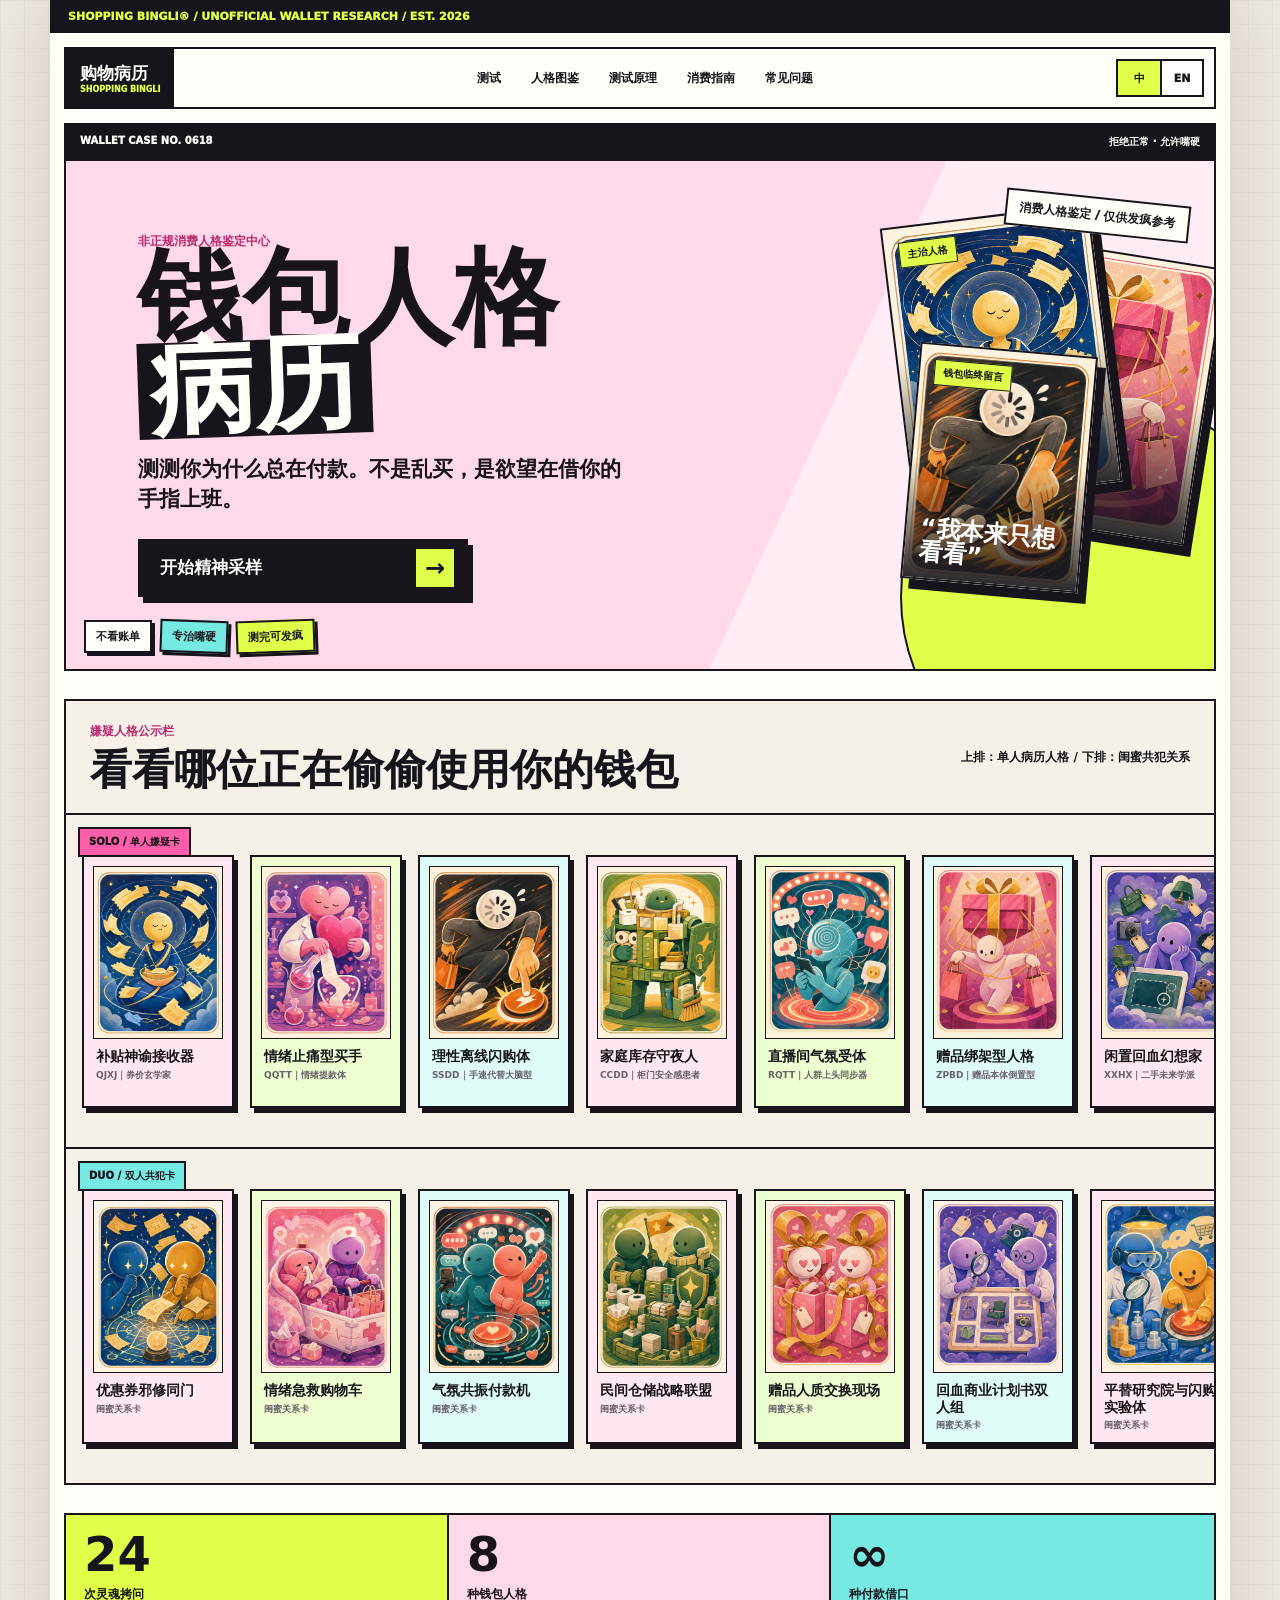
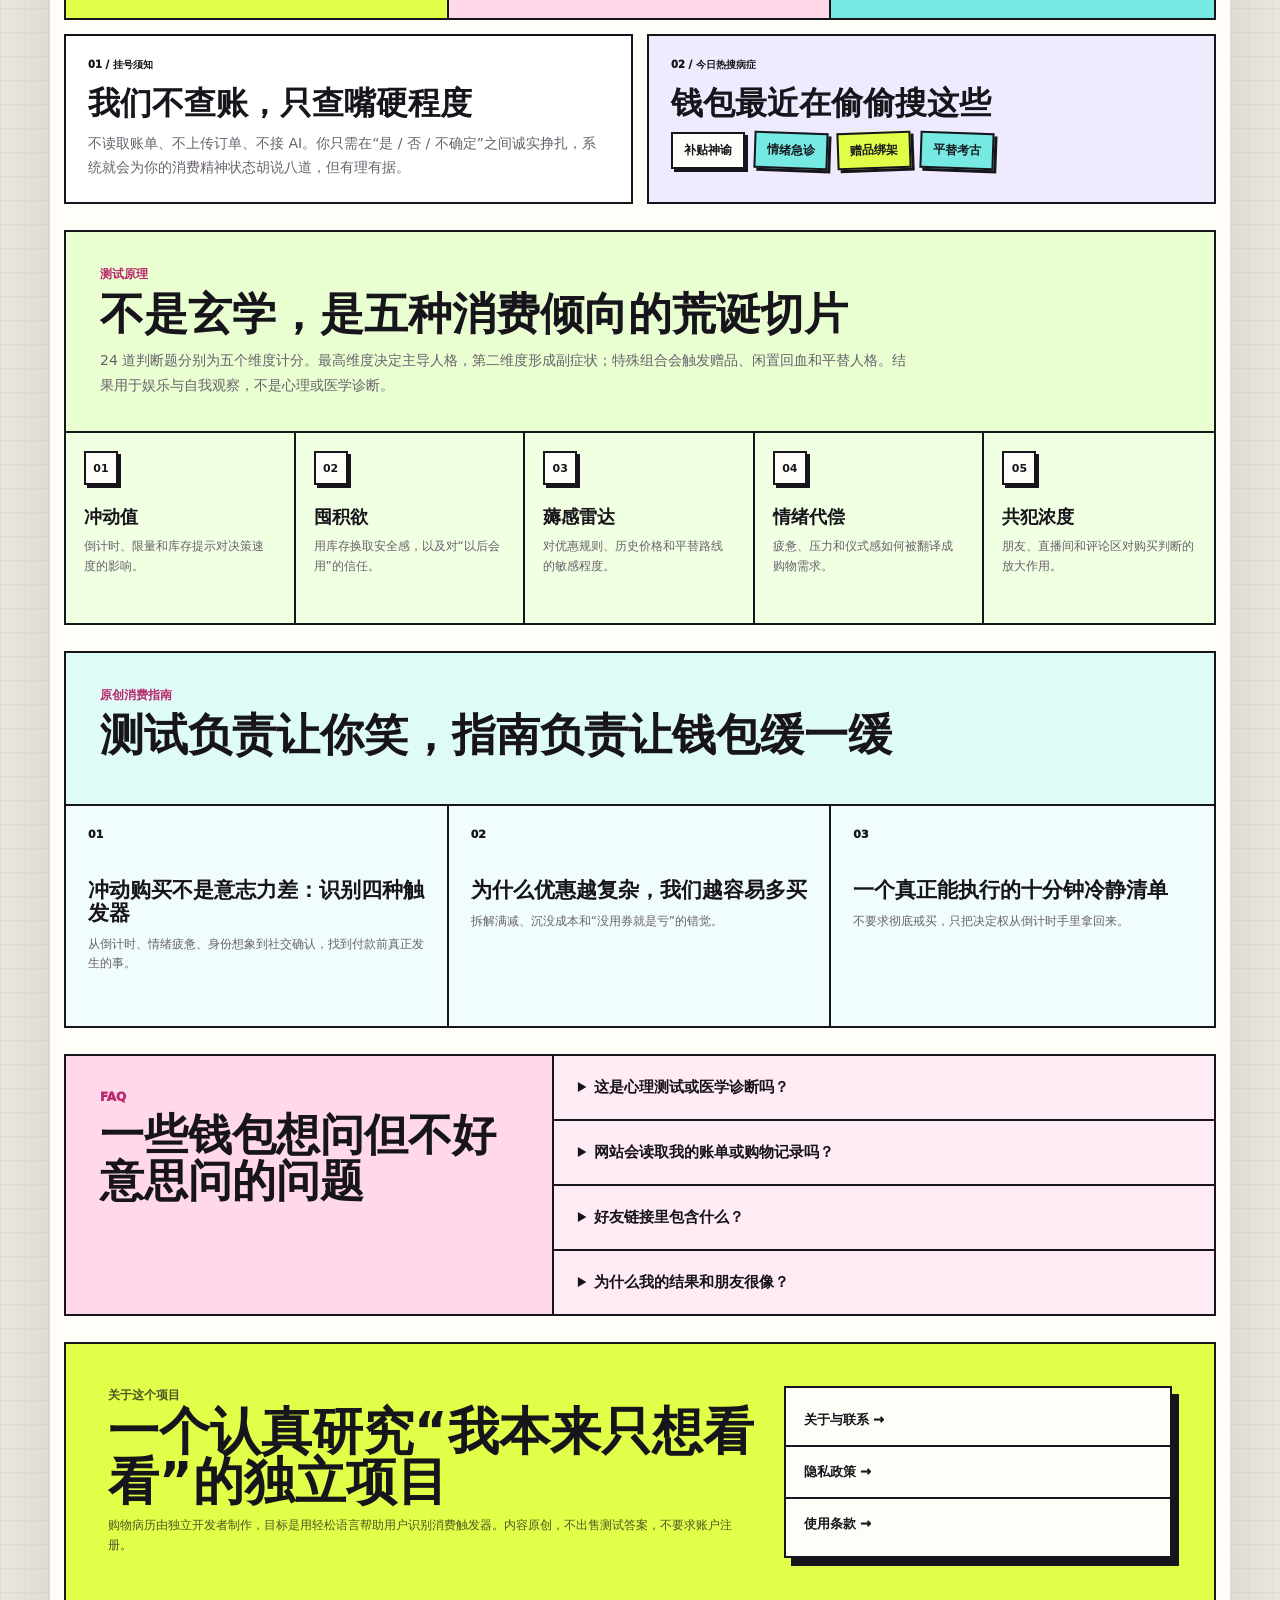
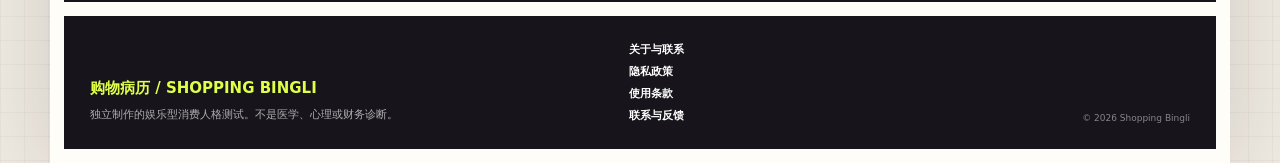
==== commit da1d6bed: "Keep guide heading on one line" ====
--- a/index.html
+++ b/index.html
@@ -21,7 +21,7 @@
     <link rel="alternate" hreflang="en" href="https://bingli.200305.xyz/?lang=en" />
     <link rel="alternate" hreflang="x-default" href="https://bingli.200305.xyz/" />
     <title>购物病历 | 618 前先挂个号</title>
-    <link rel="stylesheet" href="./styles.css?v=english-polish-1" />
+    <link rel="stylesheet" href="./styles.css?v=guide-title-1" />
     <script
       defer
       src="https://cloud.umami.is/script.js"
--- a/styles.css
+++ b/styles.css
@@ -1637,10 +1637,14 @@
 }
 
 .section-heading h2 {
-  max-width: 780px;
+  max-width: none;
   margin-bottom: 12px;
   font-size: clamp(28px, 3.6vw, 44px);
   line-height: 1.04;
+}
+
+.guide-section .section-heading h2 {
+  white-space: nowrap;
 }
 
 .section-heading > p:last-child {
@@ -2108,6 +2112,10 @@
     padding: 22px 18px;
   }
 
+  .guide-section .section-heading h2 {
+    white-space: normal;
+  }
+
   .dimension-explainer {
     grid-template-columns: 1fr;
   }
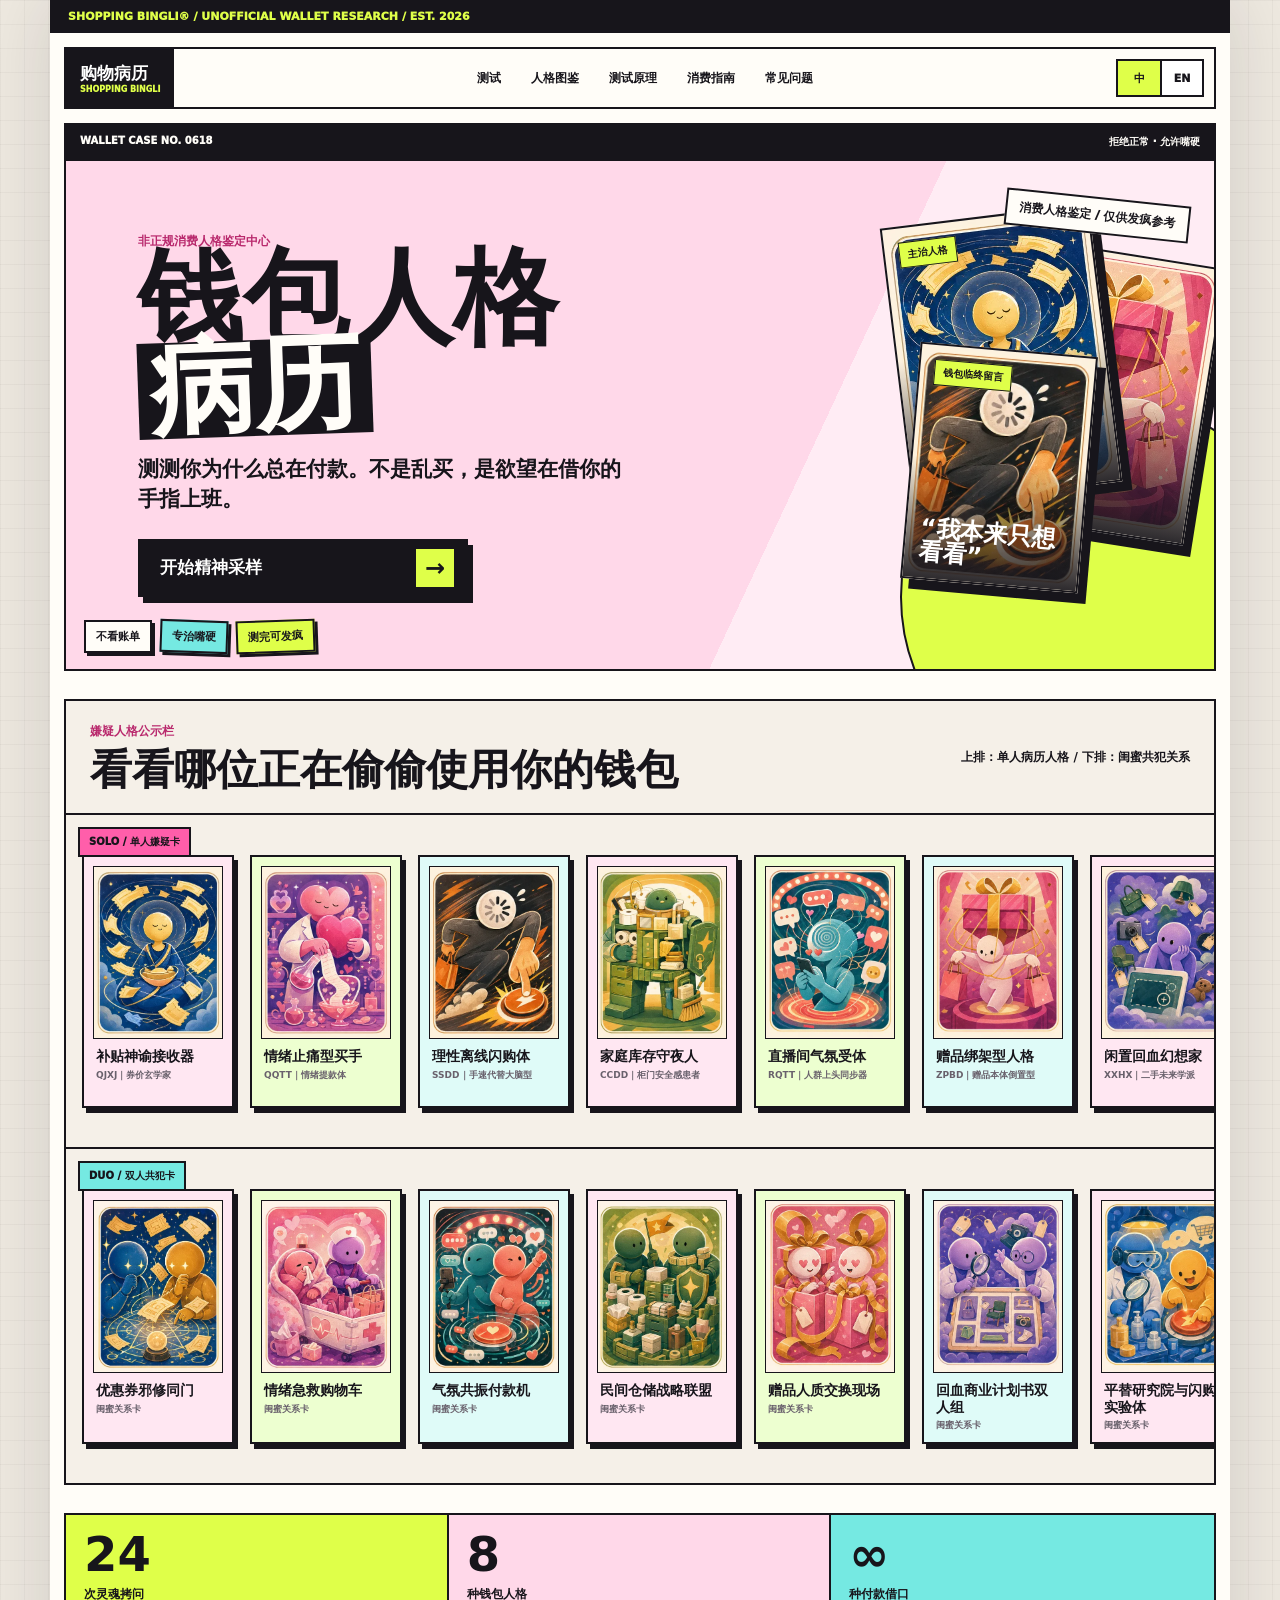
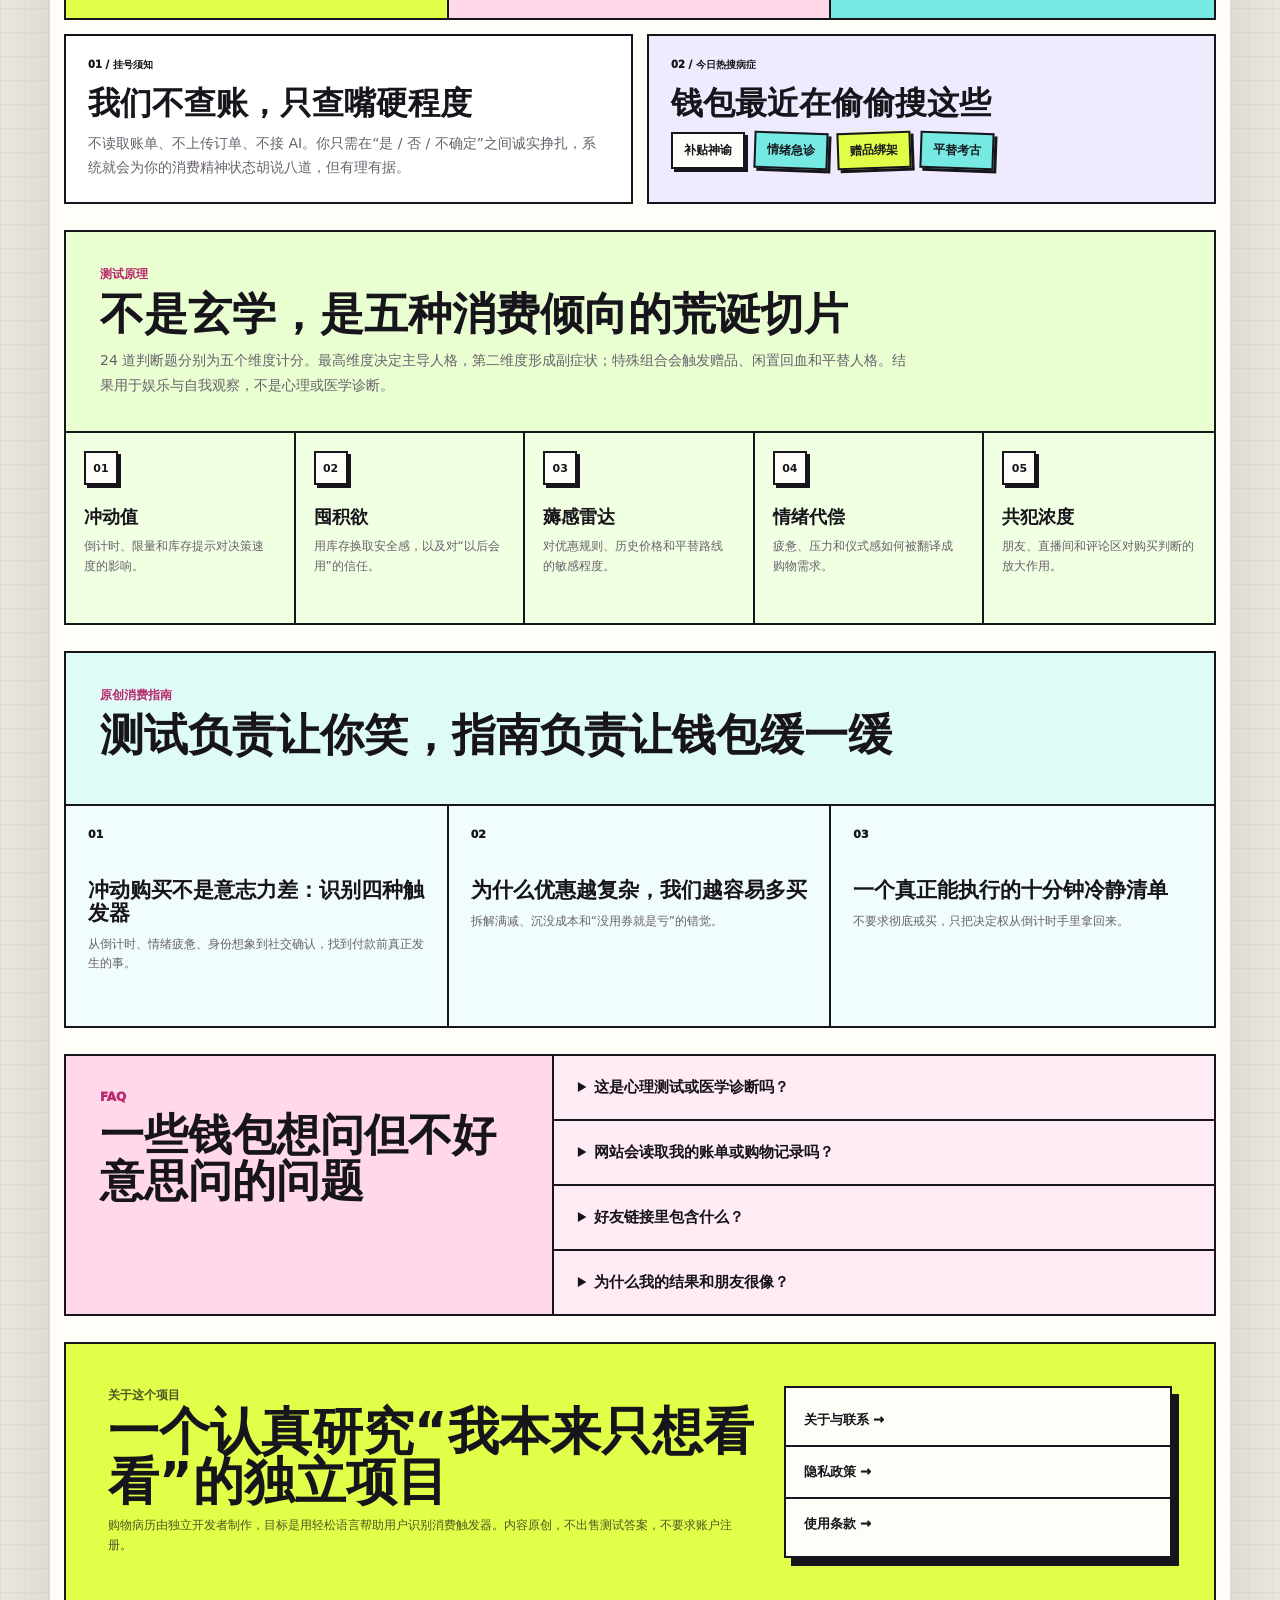
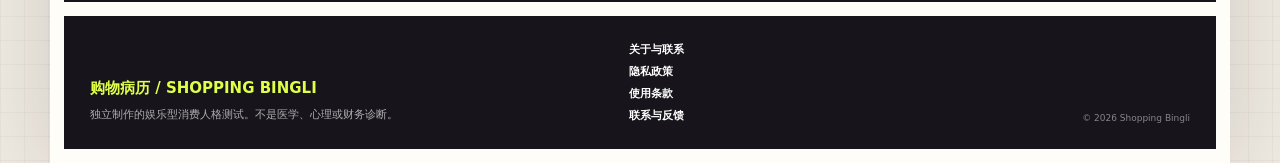
==== commit ecb04e8c: "Improve mobile English and role card loading" ====
--- a/index.html
+++ b/index.html
@@ -20,8 +20,10 @@
     <link rel="alternate" hreflang="zh-CN" href="https://bingli.200305.xyz/?lang=zh" />
     <link rel="alternate" hreflang="en" href="https://bingli.200305.xyz/?lang=en" />
     <link rel="alternate" hreflang="x-default" href="https://bingli.200305.xyz/" />
+    <link rel="preload" as="image" href="./assets/image2/shopping-diagnosis-role-cards.webp" type="image/webp" />
+    <link rel="preload" as="image" href="./assets/image2/shopping-diagnosis-duo-cards.webp" type="image/webp" />
     <title>购物病历 | 618 前先挂个号</title>
-    <link rel="stylesheet" href="./styles.css?v=guide-title-1" />
+    <link rel="stylesheet" href="./styles.css?v=mobile-assets-1" />
     <script
       defer
       src="https://cloud.umami.is/script.js"
@@ -326,6 +328,6 @@
 
     <div id="toast" class="toast" role="status" aria-live="polite"></div>
     <script src="./translations.js?v=english-polish-1"></script>
-    <script src="./app.js?v=english-polish-1"></script>
+    <script src="./app.js?v=mobile-assets-1"></script>
   </body>
 </html>
--- a/styles.css
+++ b/styles.css
@@ -229,6 +229,10 @@
   border: 2px solid var(--ink);
   background-color: var(--paper);
   background-image: url("./assets/image2/shopping-diagnosis-role-cards.png");
+  background-image: image-set(
+    url("./assets/image2/shopping-diagnosis-role-cards.webp") type("image/webp"),
+    url("./assets/image2/shopping-diagnosis-role-cards.png") type("image/png")
+  );
   background-repeat: no-repeat;
   background-size: 400% 200%;
   box-shadow: 9px 10px 0 var(--ink);
@@ -494,10 +498,18 @@
 
 .single-art {
   background-image: url("./assets/image2/shopping-diagnosis-role-cards.png");
+  background-image: image-set(
+    url("./assets/image2/shopping-diagnosis-role-cards.webp") type("image/webp"),
+    url("./assets/image2/shopping-diagnosis-role-cards.png") type("image/png")
+  );
 }
 
 .duo-art {
   background-image: url("./assets/image2/shopping-diagnosis-duo-cards.png");
+  background-image: image-set(
+    url("./assets/image2/shopping-diagnosis-duo-cards.webp") type("image/webp"),
+    url("./assets/image2/shopping-diagnosis-duo-cards.png") type("image/png")
+  );
 }
 
 .marquee-card strong,
@@ -928,6 +940,10 @@
 
 .role-card-art {
   background-image: url("./assets/image2/shopping-diagnosis-role-cards.png");
+  background-image: image-set(
+    url("./assets/image2/shopping-diagnosis-role-cards.webp") type("image/webp"),
+    url("./assets/image2/shopping-diagnosis-role-cards.png") type("image/png")
+  );
 }
 
 .danger-row {
@@ -1103,6 +1119,10 @@
   border: 2px solid var(--ink);
   background-color: white;
   background-image: url("./assets/image2/shopping-diagnosis-duo-cards.png");
+  background-image: image-set(
+    url("./assets/image2/shopping-diagnosis-duo-cards.webp") type("image/webp"),
+    url("./assets/image2/shopping-diagnosis-duo-cards.png") type("image/png")
+  );
   box-shadow: 8px 9px 0 var(--ink);
   transform: rotate(1deg);
 }
@@ -1643,7 +1663,7 @@
   line-height: 1.04;
 }
 
-.guide-section .section-heading h2 {
+html[lang="zh-CN"] .guide-section .section-heading h2 {
   white-space: nowrap;
 }
 
@@ -1737,6 +1757,10 @@
   margin-bottom: 16px;
   border: 2px solid var(--ink);
   background-image: url("./assets/image2/shopping-diagnosis-role-cards.png");
+  background-image: image-set(
+    url("./assets/image2/shopping-diagnosis-role-cards.webp") type("image/webp"),
+    url("./assets/image2/shopping-diagnosis-role-cards.png") type("image/png")
+  );
   background-repeat: no-repeat;
   background-size: 400% 200%;
   background-position: var(--sprite-pos);
@@ -1749,6 +1773,18 @@
 
 .type-grid article:nth-child(3n + 2) .type-art {
   transform: rotate(1deg);
+}
+
+.role-assets-fallback .deck-card,
+.role-assets-fallback .single-art,
+.role-assets-fallback .role-card-art,
+.role-assets-fallback .type-art {
+  background-image: url("./assets/image2/shopping-diagnosis-role-cards.png");
+}
+
+.role-assets-fallback .duo-art,
+.role-assets-fallback .pair-card-art {
+  background-image: url("./assets/image2/shopping-diagnosis-duo-cards.png");
 }
 
 .guide-section {
@@ -2112,7 +2148,7 @@
     padding: 22px 18px;
   }
 
-  .guide-section .section-heading h2 {
+  html[lang="zh-CN"] .guide-section .section-heading h2 {
     white-space: normal;
   }
 
@@ -2196,3 +2232,83 @@
     padding: 28px 18px;
   }
 }
+
+@media (max-width: 779px) {
+  html[lang="en"] .site-brand small {
+    display: none;
+  }
+
+  html[lang="en"] .hero h1 {
+    max-width: 100%;
+    font-size: clamp(43px, 13.5vw, 60px);
+    line-height: 0.88;
+  }
+
+  html[lang="en"] .hero h1 em {
+    max-width: 100%;
+    padding: 4px 8px 7px;
+  }
+
+  html[lang="en"] .hero::after {
+    right: 8px;
+    top: 52px;
+    max-width: 180px;
+    padding: 6px 8px;
+    font-size: 8px;
+    line-height: 1.25;
+    text-align: center;
+  }
+
+  html[lang="en"] .deck-card strong {
+    font-size: 12px;
+    line-height: 1.08;
+  }
+
+  html[lang="en"] .role-showcase-head h2,
+  html[lang="en"] .section-heading h2,
+  html[lang="en"] .question-card h2,
+  html[lang="en"] .diagnosis-card h2,
+  html[lang="en"] .friend-panel h2,
+  html[lang="en"] .trust-section h2,
+  html[lang="en"] .editorial-hero h1 {
+    max-width: 100%;
+    overflow-wrap: anywhere;
+    hyphens: auto;
+  }
+
+  html[lang="en"] .marquee-row {
+    min-height: 350px;
+  }
+
+  html[lang="en"] .marquee-card {
+    width: 142px;
+  }
+
+  html[lang="en"] .marquee-copy {
+    min-height: 88px;
+  }
+
+  html[lang="en"] .marquee-card strong,
+  html[lang="en"] .marquee-card span {
+    overflow-wrap: anywhere;
+  }
+
+  html[lang="en"] .diagnosis-card h2 {
+    font-size: 34px;
+    line-height: 1;
+  }
+
+  html[lang="en"] .role-card::before {
+    right: 8px;
+    bottom: 10px;
+    max-width: calc(100% - 16px);
+    font-size: 8px;
+    line-height: 1.25;
+    text-align: center;
+  }
+
+  html[lang="en"] .friend-panel h2 {
+    font-size: 34px;
+    line-height: 1;
+  }
+}
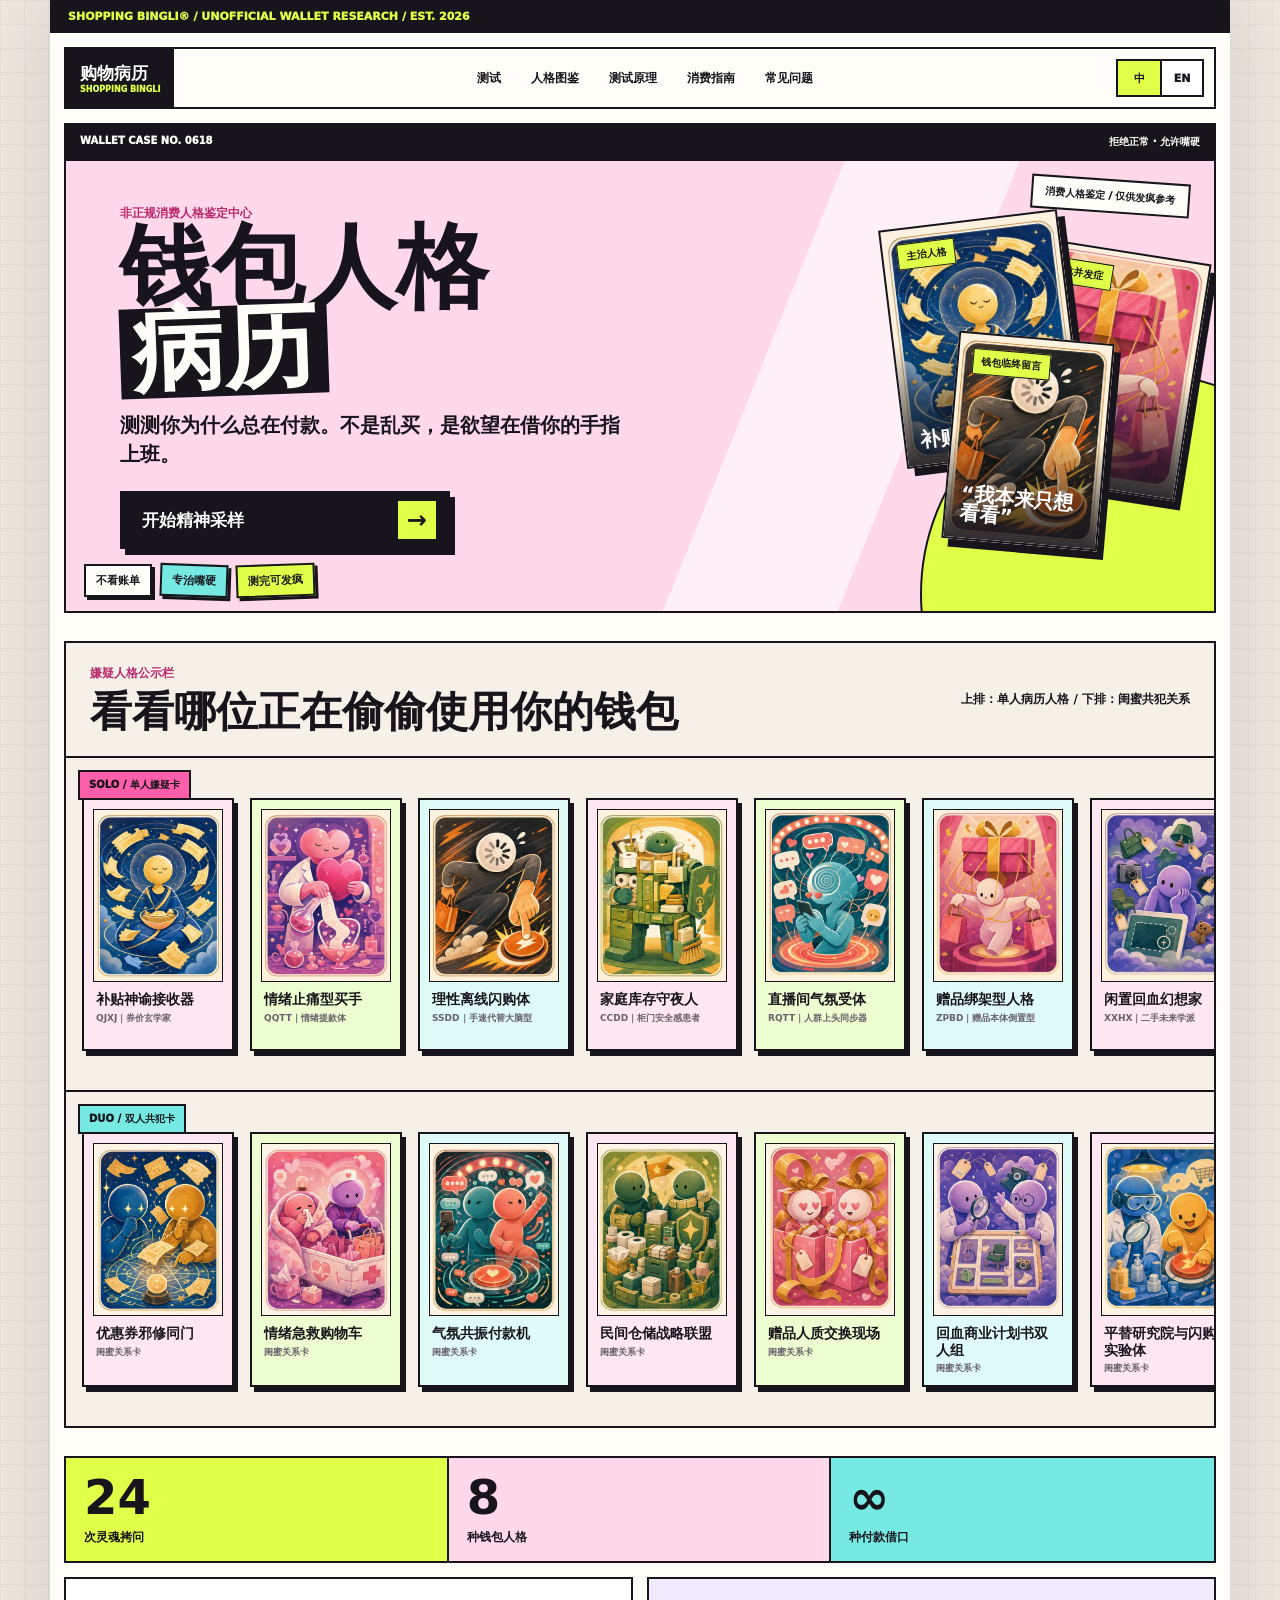
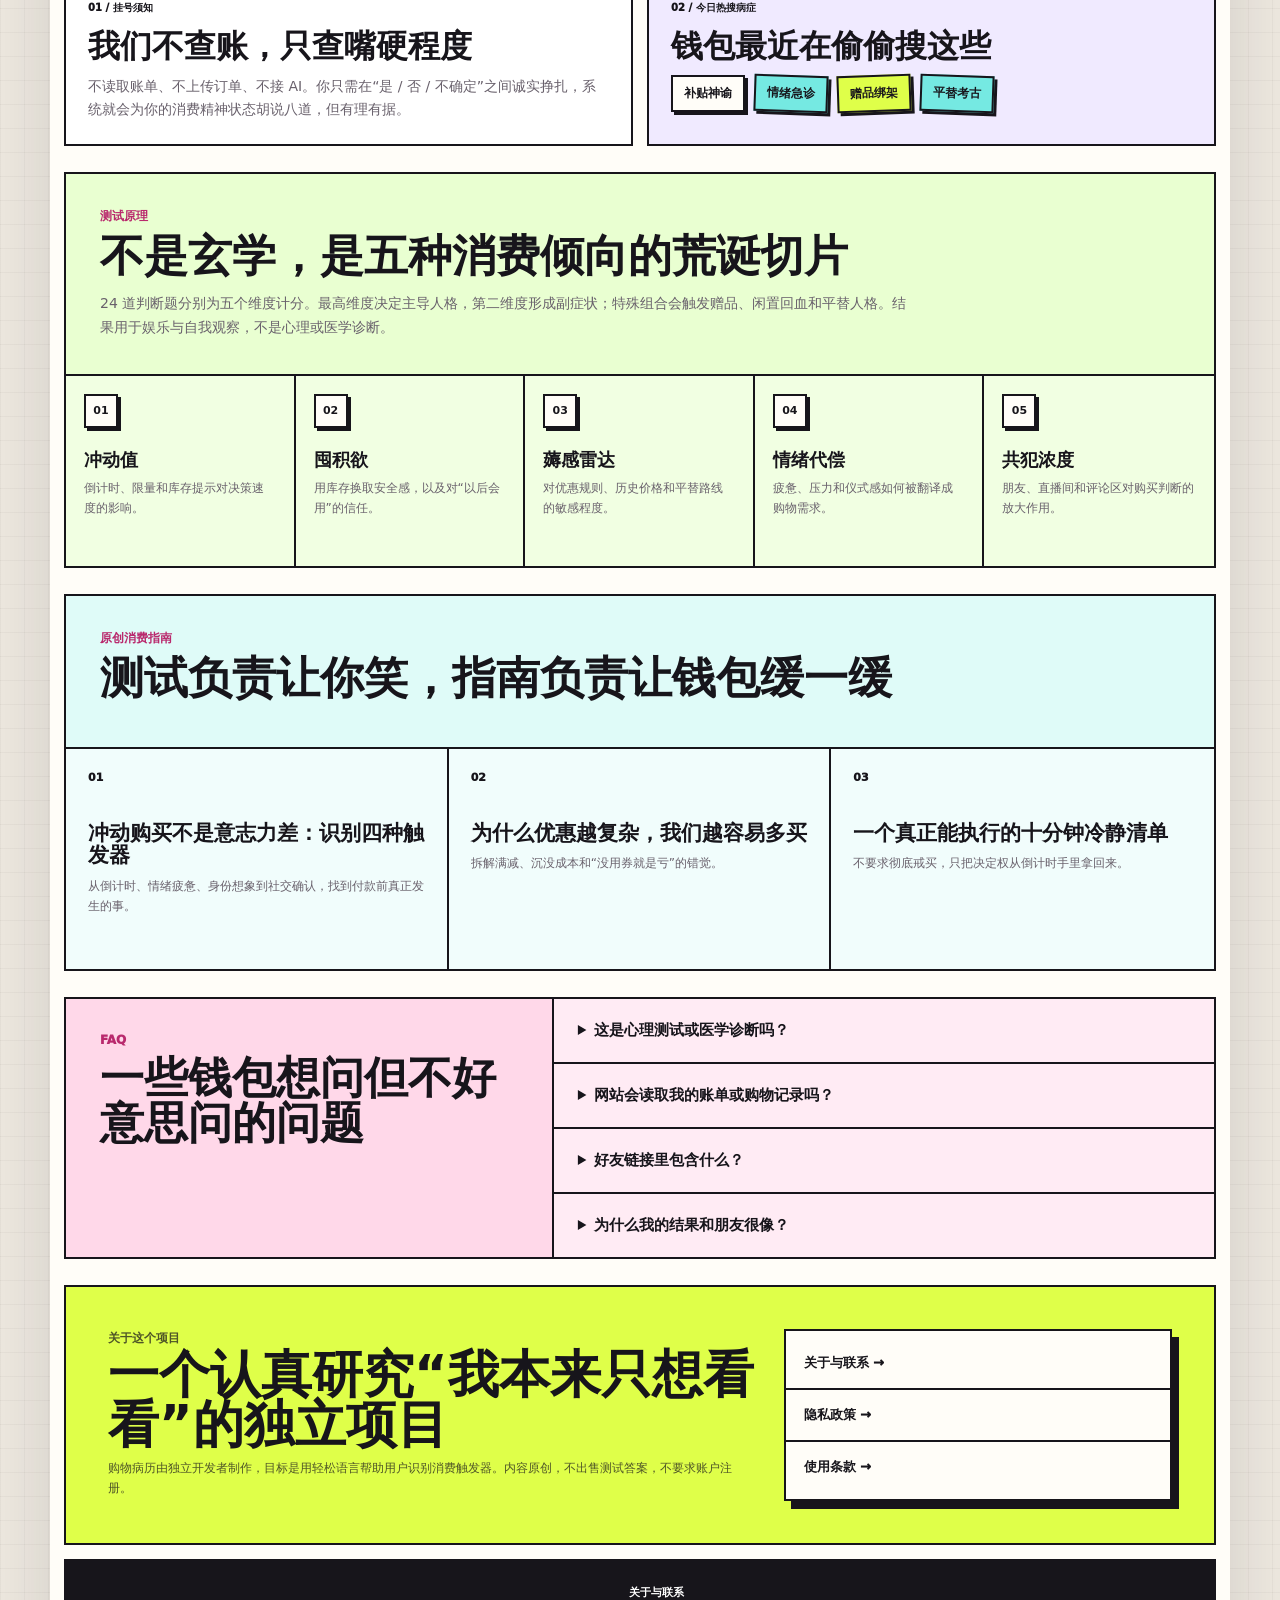
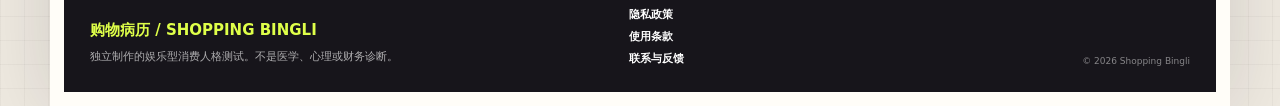
==== commit 9b2f23a0: "Polish hero and add page controls" ====
--- a/index.html
+++ b/index.html
@@ -23,7 +23,7 @@
     <link rel="preload" as="image" href="./assets/image2/shopping-diagnosis-role-cards.webp" type="image/webp" />
     <link rel="preload" as="image" href="./assets/image2/shopping-diagnosis-duo-cards.webp" type="image/webp" />
     <title>购物病历 | 618 前先挂个号</title>
-    <link rel="stylesheet" href="./styles.css?v=mobile-assets-1" />
+    <link rel="stylesheet" href="./styles.css?v=hero-controls-1" />
     <script
       defer
       src="https://cloud.umami.is/script.js"
@@ -104,7 +104,15 @@
             </div>
             <span data-zh="上排：单人病历人格 / 下排：闺蜜共犯关系" data-en="Top: solo personality files / Bottom: friend accomplice files">上排：单人病历人格 / 下排：闺蜜共犯关系</span>
           </div>
-          <div id="roleMarquee" class="role-marquee" aria-hidden="true"></div>
+          <div
+            id="roleMarquee"
+            class="role-marquee"
+            role="button"
+            tabindex="0"
+            aria-pressed="false"
+            data-aria-zh="暂停或继续人格卡片滚动"
+            data-aria-en="Pause or resume the personality cards"
+          ></div>
         </section>
 
         <div class="quick-stats" aria-label="产品特点">
@@ -326,8 +334,19 @@
       </footer>
     </main>
 
+    <button
+      id="backToTopBtn"
+      class="back-to-top"
+      type="button"
+      data-aria-zh="返回顶部"
+      data-aria-en="Back to top"
+      aria-label="返回顶部"
+      title="返回顶部"
+    >
+      <span aria-hidden="true">↑</span>
+    </button>
     <div id="toast" class="toast" role="status" aria-live="polite"></div>
     <script src="./translations.js?v=english-polish-1"></script>
-    <script src="./app.js?v=mobile-assets-1"></script>
+    <script src="./app.js?v=hero-controls-1"></script>
   </body>
 </html>
--- a/styles.css
+++ b/styles.css
@@ -461,8 +461,25 @@
   animation-duration: 38s;
 }
 
-.role-showcase:hover .marquee-track {
+.role-marquee.is-paused .marquee-track {
   animation-play-state: paused;
+}
+
+@media (hover: hover) and (pointer: fine) {
+  .role-showcase:hover .marquee-track {
+    animation-play-state: paused;
+  }
+}
+
+.role-marquee {
+  cursor: pointer;
+  touch-action: pan-y;
+  user-select: none;
+}
+
+.role-marquee:focus-visible {
+  outline: 4px solid var(--acid);
+  outline-offset: -6px;
 }
 
 .marquee-card {
@@ -1213,6 +1230,42 @@
   transform: translate(-50%, 0);
 }
 
+.back-to-top {
+  position: fixed;
+  right: max(18px, calc((100vw - 1180px) / 2 + 18px));
+  bottom: 18px;
+  z-index: 55;
+  display: grid;
+  width: 48px;
+  height: 48px;
+  padding: 0;
+  border: 2px solid var(--ink);
+  place-items: center;
+  color: var(--ink);
+  font: 1000 25px/1 Arial, sans-serif;
+  background: var(--acid);
+  box-shadow: 5px 6px 0 var(--ink);
+  opacity: 0;
+  transform: translateY(16px) rotate(4deg);
+  transition:
+    opacity 160ms ease,
+    transform 160ms ease,
+    box-shadow 160ms ease;
+  pointer-events: none;
+}
+
+.back-to-top.visible {
+  opacity: 1;
+  transform: translateY(0) rotate(4deg);
+  pointer-events: auto;
+}
+
+.back-to-top:hover,
+.back-to-top:focus-visible {
+  box-shadow: 2px 3px 0 var(--ink);
+  transform: translate(3px, 3px) rotate(0);
+}
+
 @keyframes role-marquee {
   from {
     transform: translateX(0);
@@ -1248,6 +1301,81 @@
 
   .panel {
     margin-top: 0;
+  }
+
+  .hero {
+    min-height: 490px;
+    background:
+      linear-gradient(112deg, transparent 0 59%, rgba(255, 255, 255, 0.58) 59% 72%, transparent 72%),
+      var(--pink-soft);
+  }
+
+  .hero::before {
+    right: -150px;
+    bottom: -205px;
+    width: 440px;
+    height: 440px;
+  }
+
+  .hero::after {
+    right: 24px;
+    top: 54px;
+    font-size: 10px;
+    transform: rotate(4deg);
+  }
+
+  .hero-layout {
+    grid-template-columns: minmax(0, 1.18fr) minmax(390px, 0.82fr);
+    min-height: 420px;
+  }
+
+  .hero-copy-block {
+    padding: 44px clamp(28px, 4.2vw, 58px) 62px;
+  }
+
+  .hero h1 {
+    margin-bottom: 16px;
+    font-size: clamp(68px, 7.2vw, 96px);
+    line-height: 0.82;
+  }
+
+  .hero-copy {
+    max-width: 500px;
+    margin-bottom: 22px;
+    font-size: clamp(16px, 1.65vw, 20px);
+  }
+
+  .hero-deck {
+    min-height: 420px;
+  }
+
+  .deck-card {
+    width: 180px;
+    box-shadow: 7px 8px 0 var(--ink);
+  }
+
+  .deck-card strong {
+    font-size: 20px;
+  }
+
+  .deck-card-a {
+    right: 142px;
+    top: 58px;
+  }
+
+  .deck-card-b {
+    right: 20px;
+    top: 88px;
+  }
+
+  .deck-card-c {
+    right: 108px;
+    top: 176px;
+    width: 156px;
+  }
+
+  .hero-stickers {
+    bottom: 14px;
   }
 }
 
@@ -1505,6 +1633,14 @@
 
   .action-grid {
     grid-template-columns: 1fr;
+  }
+
+  .back-to-top {
+    right: 13px;
+    bottom: 13px;
+    width: 44px;
+    height: 44px;
+    box-shadow: 4px 5px 0 var(--ink);
   }
 }
 
@@ -2245,18 +2381,18 @@
   }
 
   html[lang="en"] .hero h1 em {
+    display: block;
+    width: fit-content;
     max-width: 100%;
     padding: 4px 8px 7px;
+    font-size: clamp(37px, 10.8vw, 48px);
+    line-height: 0.94;
+    white-space: nowrap;
+    transform: rotate(-1deg);
   }
 
   html[lang="en"] .hero::after {
-    right: 8px;
-    top: 52px;
-    max-width: 180px;
-    padding: 6px 8px;
-    font-size: 8px;
-    line-height: 1.25;
-    text-align: center;
+    display: none;
   }
 
   html[lang="en"] .deck-card strong {
